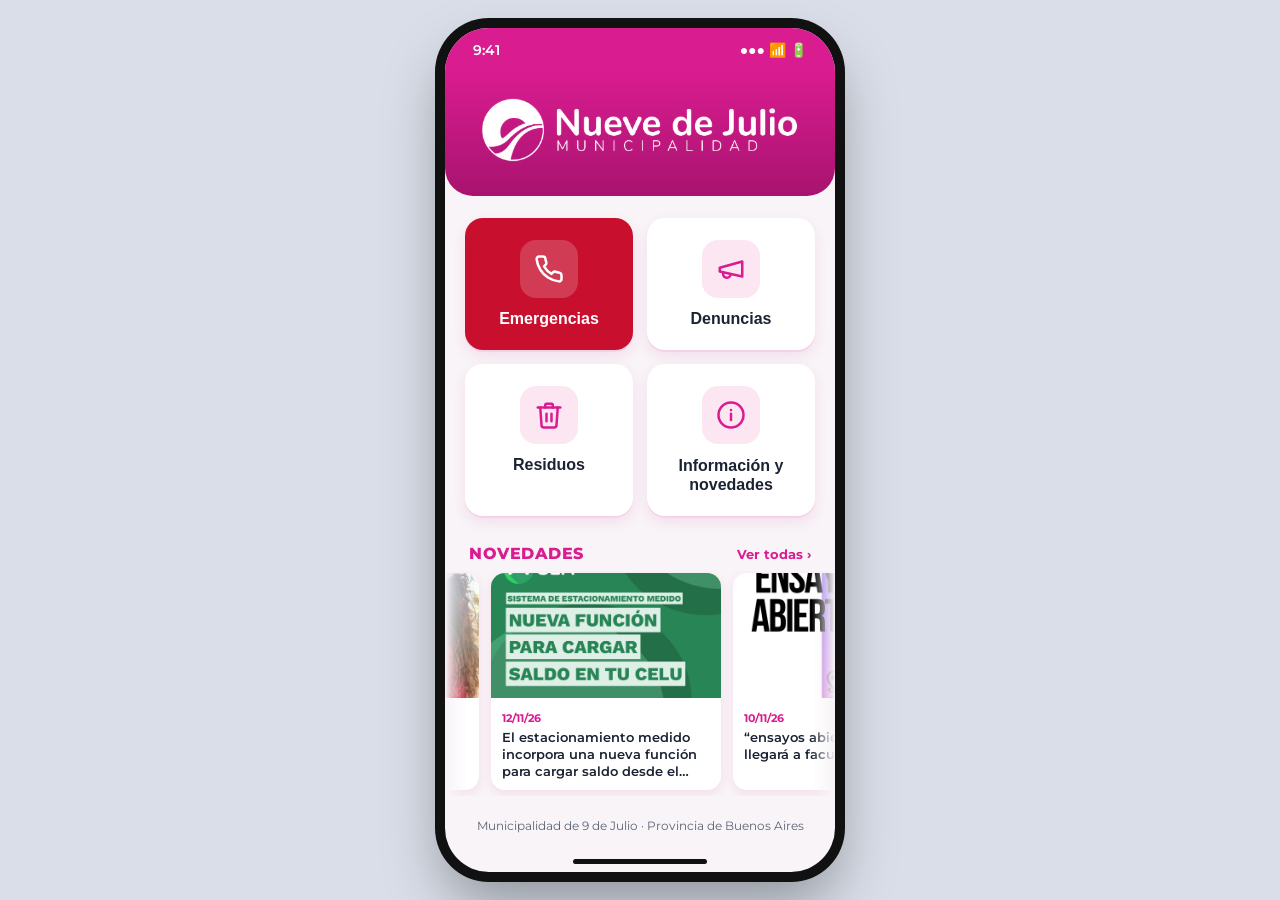
==== app-9dejulio/index.html @ a04ca042 "Teléfono de la Municipalidad y botón Estudiá con nosotros Co-Authored-By: Claude Opus 5.5 <noreply@a" ====
<!DOCTYPE html>
<html lang="es">
<head>
<meta charset="UTF-8">
<meta name="viewport" content="width=device-width, initial-scale=1">
<title>App Municipalidad de 9 de Julio – Skin v1</title>
<link rel="preconnect" href="https://fonts.googleapis.com"><link href="https://fonts.googleapis.com/css2?family=Montserrat:ital,wght@0,400;0,600;0,800;0,900;1,400;1,500&display=swap" rel="stylesheet">
<style>
  /* ====== PALETA (ajustar acá cuando confirmemos los colores exactos) ====== */
  :root{
    --primario:#d91c90;      /* magenta institucional (tomado del logo) */
    --primario-osc:#a8136f;
    --primario-claro:#fbe6f2;
    --acento:#ffffff;
    --emergencia:#c8102e;
    --fondo:#f8f4f7;
    --texto:#1b2333;
    --texto-suave:#5b6577;
    --radio:18px;
  }
  *{box-sizing:border-box;margin:0;padding:0}
  body{
    font-family:"Montserrat","Segoe UI",Roboto,Helvetica,Arial,sans-serif;
    background:#d9dee8;min-height:100vh;
    display:flex;align-items:center;justify-content:center;padding:24px;
  }
  /* Marco de teléfono solo para la vista previa */
  .telefono{
    width:390px;height:844px;background:var(--fondo);
    border-radius:44px;overflow:hidden;position:relative;
    box-shadow:0 0 0 10px #111,0 30px 60px rgba(0,0,0,.35);
    display:flex;flex-direction:column;
  }
  .status{height:44px;background:var(--primario);color:#fff;font-size:14px;font-weight:600;
    display:flex;justify-content:space-between;align-items:center;padding:0 28px}

  /* ====== ENCABEZADO ====== */
  header{
    background:linear-gradient(180deg,var(--primario) 0%,var(--primario-osc) 100%);
    color:#fff;padding:26px 28px 34px;text-align:center;position:relative;
    border-radius:0 0 28px 28px;
  }
  .logo-ancho{width:100%;max-width:320px;display:block;margin:0 auto}
  .logo{
    width:88px;height:88px;margin:0 auto 12px;border-radius:50%;
    background:#fff;display:flex;align-items:center;justify-content:center;
    box-shadow:0 6px 16px rgba(0,0,0,.25);
    font-size:11px;color:var(--texto-suave);text-align:center;line-height:1.2;
    overflow:hidden;
  }
  .logo img{width:100%;height:100%;object-fit:contain}
  .titulo-pre{font-size:13px;letter-spacing:4px;text-transform:uppercase;opacity:.85}
  .titulo{font-size:30px;font-weight:800;letter-spacing:.5px;margin-top:2px}

  /* ====== CUERPO ====== */
  main{flex:1;padding:22px 20px 16px;display:flex;flex-direction:column}
  .saludo{font-size:15px;color:var(--texto-suave);margin-bottom:16px;padding-left:4px}
  .grilla{display:grid;grid-template-columns:1fr 1fr;gap:14px}
  .btn{
    background:#fff;border:none;border-radius:var(--radio);
    padding:22px 12px;display:flex;flex-direction:column;align-items:center;gap:12px;
    font-size:16px;font-weight:700;color:var(--texto);cursor:pointer;
    box-shadow:0 2px 0 rgba(217,28,144,.08),0 6px 14px rgba(217,28,144,.10);
    transition:transform .1s, box-shadow .1s;
  }
  .btn:active{transform:scale(.97)}
  .btn-txt{text-align:center;line-height:1.2}
  .icono{
    width:58px;height:58px;border-radius:16px;background:var(--primario-claro);
    display:flex;align-items:center;justify-content:center;color:var(--primario);
  }
  .icono svg{width:30px;height:30px}
  .btn.emergencia{background:var(--emergencia);color:#fff}
  .btn.emergencia .icono{background:rgba(255,255,255,.18);color:#fff}
  .btn.ancho{grid-column:1 / -1;flex-direction:row;justify-content:center;padding:16px}

  footer{
    margin-top:auto;text-align:center;font-size:12px;color:var(--texto-suave);padding-top:16px
  }
  .home-bar{height:5px;width:134px;background:#111;border-radius:3px;margin:10px auto 8px}

  /* ====== NAVEGACIÓN ENTRE PANTALLAS ====== */
  .pantalla{display:none;flex:1;flex-direction:column;overflow-y:auto;scrollbar-width:none}
  .pantalla::-webkit-scrollbar{display:none}
  .pantalla.activa{display:flex}

  /* ====== PANTALLA RESIDUOS ====== */
  .barra{
    background:linear-gradient(180deg,var(--primario) 0%,var(--primario-osc) 100%);
    color:#fff;padding:14px 18px 22px;display:flex;align-items:center;gap:12px;
    border-radius:0 0 24px 24px;
  }
  .volver{background:rgba(255,255,255,.18);border:none;color:#fff;width:38px;height:38px;
    border-radius:12px;font-size:20px;cursor:pointer;display:flex;align-items:center;justify-content:center}
  .barra h1{font-size:21px;font-weight:800}
  .contenido{padding:16px 18px 20px;display:flex;flex-direction:column;gap:14px}

  .ubicacion{background:#fff;border-radius:var(--radio);padding:16px;
    box-shadow:0 6px 14px rgba(217,28,144,.10)}
  .ubic-fila{display:flex;align-items:center;gap:12px}
  .pin{width:44px;height:44px;border-radius:14px;background:var(--primario-claro);color:var(--primario);
    display:flex;align-items:center;justify-content:center;flex-shrink:0}
  .pin svg{width:24px;height:24px}
  .pin.cargando svg{animation:latido 1s infinite}
  @keyframes latido{50%{transform:scale(.8);opacity:.5}}
  .ubic-txt small{display:block;font-size:12px;color:var(--texto-suave)}
  .ubic-txt strong{font-size:18px;color:var(--texto)}
  .zonas{display:flex;gap:6px;margin-top:14px;flex-wrap:wrap}
  .zonas button{flex:1;min-width:52px;border:1.5px solid var(--primario-claro);background:#fff;
    color:var(--primario);border-radius:10px;padding:8px 0;font-weight:700;font-size:13px;cursor:pointer}
  .zonas button.sel{background:var(--primario);border-color:var(--primario);color:#fff}
  .zonas-tit{font-size:12px;color:var(--texto-suave);margin-top:12px}

  .tarjeta{background:#fff;border-radius:var(--radio);padding:16px;
    box-shadow:0 6px 14px rgba(217,28,144,.08);border-left:6px solid var(--color)}
  .t-cab{display:flex;align-items:center;gap:12px;margin-bottom:12px}
  .t-ico{width:42px;height:42px;border-radius:12px;background:var(--fondo-c);color:var(--color);
    display:flex;align-items:center;justify-content:center}
  .t-ico svg{width:24px;height:24px}
  .t-cab h2{font-size:17px;flex:1}
  .hoy{background:var(--color);color:#fff;font-size:11px;font-weight:800;padding:4px 9px;
    border-radius:20px;text-transform:uppercase;letter-spacing:.5px}
  .dias{display:flex;gap:5px}
  .dia{flex:1;text-align:center;padding:7px 0;border-radius:9px;font-size:12px;font-weight:700;
    background:#f1eef0;color:#b3aab0}
  .dia.si{background:var(--color);color:#fff}
  .dia.hoy-marca{outline:2px solid var(--texto);outline-offset:1px}
  .horario{margin-top:10px;font-size:14px;color:var(--texto-suave)}
  .horario b{color:var(--texto)}
  .nota{font-size:12px;color:var(--texto-suave);text-align:center;padding:4px 10px}
  .limites{margin-top:2px;color:var(--primario)!important;font-weight:600}
  .ej{font-size:10px;background:#f1eef0;color:#9a8f96;padding:2px 6px;border-radius:6px;font-weight:700;text-transform:uppercase}
  .indic{margin:10px 0 0;padding:10px 12px 10px 28px;background:var(--fondo-c);border-radius:10px;font-size:13px;color:var(--texto)}
  .indic li{margin:2px 0}

  /* ====== MENÚ DE EMERGENCIAS ====== */
  .radial{position:absolute;inset:0;z-index:50;pointer-events:none}
  .radial .velo{position:absolute;inset:0;background:rgba(40,0,25,.55);backdrop-filter:blur(3px);
    opacity:0;transition:opacity .25s}
  .radial.abierto{pointer-events:auto}
  .radial.abierto .velo{opacity:1}
  .radial .centro{position:absolute;background:var(--cc,var(--emergencia));color:var(--ct,#fff);border:none;border-radius:var(--radio);
    display:flex;flex-direction:column;align-items:center;justify-content:center;gap:6px;font-weight:700;font-size:15px;
    cursor:pointer;opacity:0;transition:opacity .2s;box-shadow:0 10px 30px rgba(0,0,0,.35)}
  .radial.abierto .centro{opacity:1}
  .radial .centro .x{font-size:30px;line-height:1}
  .burbuja{position:absolute;width:104px;height:104px;margin:-52px 0 0 -52px;border-radius:50%;
    background:#fff;text-decoration:none;color:var(--texto);
    display:flex;flex-direction:column;align-items:center;justify-content:center;gap:2px;
    box-shadow:0 10px 28px rgba(0,0,0,.35);border:4px solid var(--c);
    transform:translate(0,0) scale(.2);opacity:0;
    transition:transform .35s cubic-bezier(.34,1.56,.64,1),opacity .2s}
  .radial.abierto .burbuja{opacity:1;transform:translate(var(--dx),var(--dy)) scale(1)}
  .radial.abierto .burbuja:nth-of-type(2){transition-delay:.04s}
  .radial.abierto .burbuja:nth-of-type(3){transition-delay:.08s}
  .burbuja:active{filter:brightness(.92)}
  .burbuja svg{width:28px;height:28px;color:var(--c)}
  .burbuja .nom{font-size:13px;font-weight:800}
  .burbuja .num{font-size:15px;font-weight:800;color:var(--c)}

  .link-gps{display:none;margin-top:12px;background:none;border:none;color:var(--primario);
    font-weight:700;font-size:13px;cursor:pointer;padding:0}
  .link-gps.ver{display:block}
  .btn-zonas{display:flex;align-items:center;justify-content:center;gap:10px;width:100%;
    background:#fff;border:2px solid var(--primario);color:var(--primario);border-radius:var(--radio);
    padding:16px;font-size:16px;font-weight:800;cursor:pointer}
  .btn-zonas svg{width:22px;height:22px}
  .vacio{background:#fff;border-radius:var(--radio);padding:22px;text-align:center;color:var(--texto-suave);font-size:14px}
  .mapa-caja{background:#fff;border-radius:var(--radio);padding:12px;box-shadow:0 6px 14px rgba(217,28,144,.08);text-align:center}
  .mapa-caja svg{width:100%;height:auto;display:block}
  .mapa-caja small{color:var(--texto-suave);font-size:12px}
  #mapa polygon{stroke:#fff;stroke-width:2;cursor:pointer;opacity:.85}
  #mapa polygon:hover{opacity:1}
  #mapa text{font-size:13px;font-weight:800;fill:#fff;text-anchor:middle;pointer-events:none}
  #mapa .yo{fill:#1d4ed8;stroke:#fff;stroke-width:3}
  .fila-zona{display:flex;align-items:center;gap:12px;background:#fff;border-radius:14px;padding:14px;
    margin-bottom:10px;cursor:pointer;box-shadow:0 4px 10px rgba(217,28,144,.06);border:none;width:100%;text-align:left}
  .fila-zona .bola{width:36px;height:36px;border-radius:10px;color:#fff;font-weight:800;display:flex;
    align-items:center;justify-content:center;flex-shrink:0}
  .fila-zona .info{flex:1}
  .fila-zona b{display:block;font-size:15px;color:var(--texto)}
  .fila-zona small{font-size:12px;color:var(--texto-suave)}
  .fila-zona .tu{font-size:10px;background:var(--primario);color:#fff;padding:3px 7px;border-radius:10px;font-weight:800;margin-left:6px;vertical-align:middle}
  .fila-zona .flecha{color:var(--primario);font-size:22px}

  /* ====== PLACA DE ZONA (estilo cartel oficial) ====== */
  .placa{position:relative;margin-top:14px;background:var(--zc);aspect-ratio:1.25;border-radius:6px;color:#fff;overflow:hidden}
  .placa .pnum{position:absolute;left:44px;top:18px;font-size:84px;font-weight:900;line-height:1}
  .placa .lim{position:absolute;font-size:14px;letter-spacing:.5px;text-transform:uppercase;white-space:nowrap}
  .placa .n{top:10px;left:50%;transform:translateX(-25%)}
  .placa .s{bottom:10px;left:50%;transform:translateX(-50%)}
  .placa .o{left:10px;top:50%;transform:translate(-50%,-50%) rotate(-90deg);transform-origin:center;left:22px}
  .placa .e{right:22px;top:50%;transform:translate(50%,-50%) rotate(90deg)}
  .tarjeta2{position:relative;background:#fff;border-radius:var(--radio);padding:20px 18px 18px;margin-bottom:14px;
    text-align:center;box-shadow:0 6px 14px rgba(217,28,144,.08)}
  .tarjeta2 .hoy{position:absolute;top:12px;right:12px}
  .t2-ico{width:44px;height:44px;margin:0 auto 8px;border-radius:12px;background:var(--fondo-c);color:var(--color);
    display:flex;align-items:center;justify-content:center}
  .t2-ico svg{width:24px;height:24px}
  .tarjeta2 h2{color:var(--color);font-size:20px;font-weight:900;text-transform:uppercase;letter-spacing:.3px}
  .t2-dia{color:var(--zc);font-size:27px;font-weight:800;margin:2px 0 8px;line-height:1.15}
  .t2-ind p{font-style:italic;color:#444;font-size:15.5px;line-height:1.4}
  .t2-ind em{color:var(--color);font-style:italic}
  .tarjeta2 .ej{display:inline-block;margin-top:8px}

  /* En un celular real: pantalla completa, sin marco de teléfono */
  @media (max-width:500px){
    body{padding:0;background:var(--fondo);display:block}
    .telefono{width:100%;height:100vh;height:100dvh;border-radius:0;box-shadow:none}
    .status,.home-bar{display:none}
  }

  .placa .lim{font-size:13px}
  .placa-extra{display:flex;align-items:center;gap:12px;margin-top:10px;font-size:12px;color:var(--texto-suave);text-align:left}
  .placa-extra b{color:var(--texto)}
  .placa-extra .mini{width:34px;height:34px;background:var(--zc);border-radius:3px;flex-shrink:0}
  .placa-nota{margin-top:8px;font-size:12px;font-style:italic;color:var(--texto-suave)}
  .radial.abierto .burbuja:nth-of-type(4){transition-delay:.12s}
  .radial.abierto .burbuja:nth-of-type(5){transition-delay:.16s}
  .radial.abierto .burbuja:nth-of-type(6){transition-delay:.20s}
  #denun .burbuja,#util .burbuja{width:94px;height:94px;margin:-47px 0 0 -47px}
  #util .burbuja .nom,#denun .burbuja .nom{font-size:11.5px;padding:0 6px;text-align:center;line-height:1.1}
  .form-den{background:#fff;border-radius:var(--radio);padding:18px;display:flex;flex-direction:column;gap:12px}
  .form-den label{font-size:13px;font-weight:700;color:var(--texto)}
  .form-den textarea,.form-den input{width:100%;border:1.5px solid #e6dde3;border-radius:12px;padding:12px;font:inherit;font-size:15px}
  .form-den textarea{min-height:110px;resize:vertical}
  .den-gps{font-size:13px;color:var(--texto-suave);background:var(--fondo);border-radius:10px;padding:9px 12px;margin-top:-4px}
  .den-gps.ok{color:#15803d;background:#e3f5ea}
  .btn-prim:disabled{opacity:.6}
  .btn-prim{background:var(--primario);color:#fff;border:none;border-radius:14px;padding:15px;font-size:16px;font-weight:800;cursor:pointer;font-family:inherit}
  .den-tag{display:inline-flex;align-items:center;gap:8px;padding:8px 14px;border-radius:30px;color:#fff;font-weight:800;font-size:14px;align-self:flex-start}

  /* ====== NOVEDADES (cinta animada) ====== */
  .novedades{margin-top:auto;padding-top:18px}
  .nov-cab{display:flex;justify-content:space-between;align-items:baseline;padding:0 4px 8px}
  .nov-cab h3{font-size:16px;font-weight:800;color:var(--primario);text-transform:uppercase;letter-spacing:.5px}
  .nov-cab a{font-size:13px;font-weight:700;color:var(--primario);text-decoration:none}
  .nov-ventana{overflow-x:auto;overflow-y:hidden;scrollbar-width:none;-webkit-overflow-scrolling:touch;touch-action:pan-x pan-y;cursor:grab;margin:0 -20px;padding:2px 20px 6px;
    -webkit-mask-image:linear-gradient(90deg,transparent,#000 6%,#000 94%,transparent);mask-image:linear-gradient(90deg,transparent,#000 6%,#000 94%,transparent)}
  .nov-pista{display:flex;gap:12px;width:max-content}
  .nov-ventana::-webkit-scrollbar{display:none}
  .nov-ventana.arrastrando{cursor:grabbing;user-select:none}
  .nov-ventana.arrastrando a{pointer-events:none}
  .nov{width:230px;flex-shrink:0;background:#fff;border-radius:14px;overflow:hidden;text-decoration:none;color:var(--texto);
    box-shadow:0 4px 12px rgba(217,28,144,.10);display:flex;flex-direction:column}
  .nov-img{width:100%;height:125px;object-fit:cover;display:block;background:var(--primario-claro)}
  .nov-txt{padding:9px 11px 11px}
  .nov-txt small{font-size:11px;font-weight:700;color:var(--primario)}
  .nov-txt p{font-size:13px;font-weight:600;line-height:1.3;margin-top:3px;
    display:-webkit-box;-webkit-line-clamp:3;-webkit-box-orient:vertical;overflow:hidden}
  footer{padding-top:12px!important}

  .tel{display:flex;align-items:center;gap:12px;background:#fff;border-radius:14px;padding:12px 14px;box-shadow:0 4px 10px rgba(217,28,144,.06)}
  .tel .info{flex:1;min-width:0}
  .tel b{display:block;font-size:15px}
  .tel small{font-size:13px;color:var(--texto-suave)}
  .tel a{width:46px;height:46px;border-radius:14px;background:var(--primario);color:#fff;display:flex;align-items:center;justify-content:center;flex-shrink:0}
  .tel a svg{width:22px;height:22px}
  .tel-grupo{font-size:12px;font-weight:800;color:var(--primario);text-transform:uppercase;letter-spacing:1px;margin:6px 4px -2px}

  .evento{display:flex;gap:14px;background:#fff;border-radius:16px;padding:14px;box-shadow:0 4px 10px rgba(124,58,237,.08)}
  .ev-fecha{width:58px;flex-shrink:0;border-radius:12px;background:#7c3aed;color:#fff;text-align:center;padding:8px 0;align-self:flex-start}
  .ev-fecha b{display:block;font-size:24px;font-weight:900;line-height:1}
  .ev-fecha small{font-size:11px;font-weight:800;text-transform:uppercase;letter-spacing:1px}
  .ev-info{flex:1;min-width:0}
  .ev-info h3{font-size:15.5px;font-weight:800;margin-bottom:4px}
  .ev-info p{font-size:13px;color:var(--texto-suave);line-height:1.4}
  .ev-info .ev-dato{color:var(--texto);font-weight:600}
  .ev-img{width:100%;border-radius:12px;margin-top:8px;max-height:180px;object-fit:cover}
  .ev-mes{font-size:12px;font-weight:800;color:#7c3aed;text-transform:uppercase;letter-spacing:1px;margin:6px 4px -2px}

  /* ====== SEM ====== */
  .sem-estado{border-radius:var(--radio);padding:16px;display:flex;gap:12px;align-items:center;background:#fff;box-shadow:0 6px 14px rgba(0,0,0,.06)}
  .sem-estado .ico{font-size:30px;line-height:1}
  .sem-estado b{display:block;font-size:16px}
  .sem-estado small{font-size:12.5px;opacity:.85;display:block;margin-top:2px}
  .sem-estado.dentro{background:#0b4fae;color:#fff;animation:latidoSem 1.4s ease 2}
  .sem-estado.fuera{background:#e3f5ea;color:#14532d}
  @keyframes latidoSem{50%{transform:scale(1.02);box-shadow:0 0 0 6px rgba(11,79,174,.25)}}
  .sem-card{background:#fff;border-radius:var(--radio);padding:16px;box-shadow:0 6px 14px rgba(217,28,144,.06)}
  .sem-card h3{font-size:15px;font-weight:800;color:#0b4fae;margin-bottom:10px;text-transform:uppercase;letter-spacing:.4px}
  .sem-card p{font-size:14px;line-height:1.45;color:var(--texto)}
  .sem-mapa{width:100%;border-radius:12px;display:block;cursor:zoom-in}
  .sem-ayuda{display:block;font-size:12px;color:var(--texto-suave);margin-top:8px}
  .sem-calles{list-style:none;display:flex;flex-direction:column;gap:7px}
  .sem-calles li{font-size:14px;display:flex;gap:8px}
  .sem-calles li::before{content:"";width:6px;border-radius:3px;background:#0b4fae;flex-shrink:0}
  .sem-calles span{color:var(--texto-suave)}
  .sem-hor{display:flex;justify-content:space-between;padding:8px 0;border-bottom:1px solid #f0eaee;font-size:14px}
  .sem-hor:last-child{border:none}
  .sem-zoom{position:absolute;inset:0;z-index:60;background:rgba(0,0,0,.85);display:none}
  .sem-zoom.ver{display:block}
  .sem-zoom button{position:absolute;top:14px;right:14px;z-index:2;width:42px;height:42px;border-radius:50%;border:none;background:#fff;font-size:18px;cursor:pointer}
  .sem-zoom-int{width:100%;height:100%;overflow:auto;touch-action:pan-x pan-y pinch-zoom}
  .sem-zoom-int img{width:230%;display:block}

  .sem-pasos{padding-left:20px;display:flex;flex-direction:column;gap:7px;font-size:14px;line-height:1.4}
  .btn-sem-app{margin-top:12px;display:flex;align-items:center;justify-content:center;gap:10px;background:#0b4fae;color:#fff;
    border-radius:14px;padding:14px;font-weight:800;font-size:15px;text-decoration:none}
  .btn-sem-app svg{width:22px;height:22px}

</style>
</head>
<body>
<div class="telefono">
  <div class="status"><span>9:41</span><span>●●● 📶 🔋</span></div>

  <div class="pantalla activa" id="p-inicio">
  <header>
    <img class="logo-ancho" src="[data-uri]" alt="Nueve de Julio – Municipalidad">
  </header>

  <main>

    <div class="grilla">
      <button class="btn emergencia" onclick="abrirRadial('emerg',this)">
        <span class="icono"><svg viewBox="0 0 24 24" fill="none" stroke="currentColor" stroke-width="2" stroke-linecap="round" stroke-linejoin="round"><path d="M22 16.9v3a2 2 0 0 1-2.2 2 19.8 19.8 0 0 1-8.6-3.1 19.5 19.5 0 0 1-6-6A19.8 19.8 0 0 1 2.1 4.2 2 2 0 0 1 4.1 2h3a2 2 0 0 1 2 1.7c.1 1 .4 1.9.7 2.8a2 2 0 0 1-.5 2.1L8 9.9a16 16 0 0 0 6 6l1.3-1.3a2 2 0 0 1 2.1-.4c.9.3 1.8.6 2.8.7a2 2 0 0 1 1.7 2z"/></svg></span>
        Emergencias
      </button>

      <button class="btn" onclick="abrirRadial('denun',this)">
        <span class="icono"><svg viewBox="0 0 24 24" fill="none" stroke="currentColor" stroke-width="2" stroke-linecap="round" stroke-linejoin="round"><path d="M3 11l18-5v12L3 14v-3z"/><path d="M11.6 16.8a3 3 0 1 1-5.8-1.6"/></svg></span>
        Denuncias
      </button>

      <button class="btn" onclick="abrirResiduos()">
        <span class="icono"><svg viewBox="0 0 24 24" fill="none" stroke="currentColor" stroke-width="2" stroke-linecap="round" stroke-linejoin="round"><path d="M3 6h18"/><path d="M19 6l-1 14a2 2 0 0 1-2 2H8a2 2 0 0 1-2-2L5 6"/><path d="M9 6V4a1 1 0 0 1 1-1h4a1 1 0 0 1 1 1v2"/><path d="M10 11v6M14 11v6"/></svg></span>
        Residuos
      </button>

      <button class="btn" id="btn-utiles" onclick="abrirRadial('util',this)">
        <span class="icono"><svg viewBox="0 0 24 24" fill="none" stroke="currentColor" stroke-width="2" stroke-linecap="round" stroke-linejoin="round"><circle cx="12" cy="12" r="10"/><path d="M12 16v-5"/><path d="M12 8h.01"/></svg></span>
        <span class="btn-txt">Información y novedades</span>
      </button>
    </div>

    <section class="novedades">
      <div class="nov-cab"><h3>Novedades</h3><a href="https://www.9dejulio.gov.ar/noticias.php" target="_blank" rel="noopener">Ver todas ›</a></div>
      <div class="nov-ventana"><div class="nov-pista" id="nov-pista"></div></div>
    </section>

    <footer>Municipalidad de 9 de Julio · Provincia de Buenos Aires</footer>
  </main>
  </div>

  <!-- ================= PANTALLA RESIDUOS ================= -->
  <div class="pantalla" id="p-residuos">
    <div class="barra">
      <button class="volver" onclick="irA('p-inicio')" aria-label="Volver">‹</button>
      <h1>Residuos</h1>
    </div>

    <div class="contenido">
      <div class="ubicacion">
        <div class="ubic-fila">
          <div class="pin cargando" id="pin"><svg viewBox="0 0 24 24" fill="none" stroke="currentColor" stroke-width="2" stroke-linecap="round" stroke-linejoin="round"><path d="M12 22s7-6.2 7-12a7 7 0 0 0-14 0c0 5.8 7 12 7 12z"/><circle cx="12" cy="10" r="2.5"/></svg></div>
          <div class="ubic-txt">
            <small id="ubic-estado">Buscando tu ubicación…</small>
            <strong id="ubic-zona">—</strong>
            <small id="ubic-limites" class="limites" style="display:none"></small>
            <small id="ubic-coords" style="font-size:11px;margin-top:3px"></small>
          </div>
        </div>
        <div id="placa"></div>
        <button class="link-gps" id="btn-gps" onclick="detectarZona()">↻ Volver a detectar mi ubicación</button>
      </div>

      <div id="tarjetas"></div>

      <button class="btn-zonas" onclick="abrirZonas()">
        <svg viewBox="0 0 24 24" fill="none" stroke="currentColor" stroke-width="2" stroke-linecap="round" stroke-linejoin="round"><path d="M9 4L3 6v14l6-2 6 2 6-2V4l-6 2-6-2z"/><path d="M9 4v14M15 6v14"/></svg>
        Ver todas las zonas y horarios
      </button>
      <p class="nota">Fuente: mapa oficial de recolección de residuos.</p>
    </div>
  </div>

  <!-- ================= PANTALLA ZONAS ================= -->
  <div class="pantalla" id="p-zonas">
    <div class="barra">
      <button class="volver" onclick="irA('p-residuos')" aria-label="Volver">‹</button>
      <h1>Zonas de recolección</h1>
    </div>
    <div class="contenido">
      <div class="mapa-caja">
        <svg id="mapa" viewBox="0 0 340 260"></svg>
        <small>Tocá una zona en el mapa o en la lista</small>
      </div>
      <div id="lista-zonas"></div>
    </div>
  </div>

  <!-- ================= MENÚ DENUNCIAS ================= -->
  <div id="denun" class="radial" style="--cc:#fff;--ct:var(--primario)">
    <div class="velo" onclick="cerrarRadial('denun')"></div>
    <button class="centro" onclick="cerrarRadial('denun')"><span class="x">✕</span>Cerrar</button>
    <a class="burbuja" href="#" onclick="event.preventDefault();abrirDenuncia('transito')" style="--c:#ea580c;--dx:0px;--dy:-152px">
      <svg viewBox="0 0 24 24" fill="none" stroke="currentColor" stroke-width="2" stroke-linecap="round" stroke-linejoin="round"><rect x="7" y="2" width="10" height="20" rx="3"/><circle cx="12" cy="7" r="1.6"/><circle cx="12" cy="12" r="1.6"/><circle cx="12" cy="17" r="1.6"/></svg><span class="nom">Tránsito</span>
    </a>
    <a class="burbuja" href="#" onclick="event.preventDefault();abrirDenuncia('policial')" style="--c:#1d4ed8;--dx:-108px;--dy:-108px">
      <svg viewBox="0 0 24 24" fill="none" stroke="currentColor" stroke-width="2" stroke-linecap="round" stroke-linejoin="round"><path d="M12 22s8-4 8-10V5l-8-3-8 3v7c0 6 8 10 8 10z"/><path d="M12 7.5l1.3 2.7 3 .4-2.2 2 .6 3-2.7-1.5-2.7 1.5.6-3-2.2-2 3-.4z"/></svg><span class="nom">Policial</span>
    </a>
    <a class="burbuja" href="#" onclick="event.preventDefault();abrirDenuncia('residuos')" style="--c:#d91c90;--dx:-152px;--dy:0px">
      <svg viewBox="0 0 24 24" fill="none" stroke="currentColor" stroke-width="2" stroke-linecap="round" stroke-linejoin="round"><path d="M3 6h18"/><path d="M19 6l-1 14a2 2 0 0 1-2 2H8a2 2 0 0 1-2-2L5 6"/><path d="M9 6V4a1 1 0 0 1 1-1h4a1 1 0 0 1 1 1v2"/></svg><span class="nom">Residuos</span>
    </a>
    <a class="burbuja" href="#" onclick="event.preventDefault();abrirDenuncia('espacio-verde')" style="--c:#15803d;--dx:-108px;--dy:108px">
      <svg viewBox="0 0 24 24" fill="none" stroke="currentColor" stroke-width="2" stroke-linecap="round" stroke-linejoin="round"><path d="M12 22v-6"/><path d="M12 16c-4 0-7-2.5-7-6 0-3 2.5-5 4-5.5C9.5 2.5 11 2 12 2s2.5.5 3 2.5c1.5.5 4 2.5 4 5.5 0 3.5-3 6-7 6z"/></svg><span class="nom">Espacio verde</span>
    </a>
    <a class="burbuja" href="#" onclick="event.preventDefault();abrirDenuncia('otros')" style="--c:#6b7280;--dx:0px;--dy:152px">
      <svg viewBox="0 0 24 24" fill="none" stroke="currentColor" stroke-width="2" stroke-linecap="round" stroke-linejoin="round"><circle cx="5" cy="12" r="1.8"/><circle cx="12" cy="12" r="1.8"/><circle cx="19" cy="12" r="1.8"/></svg><span class="nom">Otros</span>
    </a>
  </div>

  <!-- ================= PANTALLA DENUNCIA ================= -->
  <div class="pantalla" id="p-denuncia">
    <div class="barra">
      <button class="volver" onclick="irA('p-inicio')" aria-label="Volver">‹</button>
      <h1>Nueva denuncia</h1>
    </div>
    <div class="contenido">
      <form class="form-den" id="form-den" onsubmit="event.preventDefault();enviarDenuncia()">
        <span class="den-tag" id="den-tag"></span>
        <label>¿Qué pasó?<textarea id="den-desc" placeholder="Contanos el problema con el mayor detalle posible" required></textarea></label>
        <label>¿Dónde? <input id="den-dir" placeholder="Calle y altura, o referencia"></label>
        <div class="den-gps" id="den-gps">📍 Buscando tu ubicación…</div>
        <label>Foto (opcional) <input id="den-foto" type="file" accept="image/*" capture="environment"></label>
        <button class="btn-prim" type="submit">Enviar denuncia</button>
        <small id="den-modo" style="color:var(--texto-suave);text-align:center"></small>
      </form>
    </div>
  </div>

  <!-- ================= MENÚ ÚTILES ================= -->
  <!-- Para agregar botones: copiar una "burbuja". Posiciones en abanico hacia arriba e izquierda:
       1º (0,-152)  2º (-108,-108)  3º (-152,0)  4º (-108,108) -->
  <div id="util" class="radial" style="--cc:#fff;--ct:var(--primario)">
    <div class="velo" onclick="cerrarRadial('util')"></div>
    <button class="centro" onclick="cerrarRadial('util')"><span class="x">✕</span>Cerrar</button>
    <a class="burbuja" href="#" onclick="event.preventDefault();cerrarRadial('util');setTimeout(()=>irA('p-telefonos'),250)" style="--c:#d91c90;--dx:0px;--dy:-152px">
      <svg viewBox="0 0 24 24" fill="none" stroke="currentColor" stroke-width="2" stroke-linecap="round" stroke-linejoin="round"><path d="M22 16.9v3a2 2 0 0 1-2.2 2 19.8 19.8 0 0 1-8.6-3.1 19.5 19.5 0 0 1-6-6A19.8 19.8 0 0 1 2.1 4.2 2 2 0 0 1 4.1 2h3a2 2 0 0 1 2 1.7c.1 1 .4 1.9.7 2.8a2 2 0 0 1-.5 2.1L8 9.9a16 16 0 0 0 6 6l1.3-1.3a2 2 0 0 1 2.1-.4c.9.3 1.8.6 2.8.7a2 2 0 0 1 1.7 2z"/></svg>
      <span class="nom">Teléfonos</span>
    </a>
    <a class="burbuja" href="#" onclick="event.preventDefault();cerrarRadial('util');setTimeout(()=>irA('p-eventos'),250)" style="--c:#7c3aed;--dx:-108px;--dy:-108px">
      <svg viewBox="0 0 24 24" fill="none" stroke="currentColor" stroke-width="2" stroke-linecap="round" stroke-linejoin="round"><rect x="3" y="4" width="18" height="18" rx="2"/><path d="M16 2v4M8 2v4M3 10h18"/><path d="M8 14h.01M12 14h.01M16 14h.01M8 18h.01M12 18h.01"/></svg>
      <span class="nom">Eventos</span>
    </a>
    <a class="burbuja" href="#" onclick="event.preventDefault();cerrarRadial('util');setTimeout(abrirSem,250)" style="--c:#0891b2;--dx:-152px;--dy:0px">
      <svg viewBox="0 0 24 24" fill="none" stroke="currentColor" stroke-width="2" stroke-linecap="round" stroke-linejoin="round"><path d="M5 17H3v-5l2.2-5.2A2 2 0 0 1 7 5.5h10a2 2 0 0 1 1.8 1.3L21 12v5h-2"/><path d="M3 12h18"/><circle cx="7.5" cy="17" r="2"/><circle cx="16.5" cy="17" r="2"/><path d="M9.5 17h5"/></svg>
      <span class="nom">SEM</span>
    </a>
    <a class="burbuja" href="#" onclick="event.preventDefault();cerrarRadial('util');setTimeout(()=>irA('p-estudia'),250)" style="--c:#ea580c;--dx:-108px;--dy:108px">
      <svg viewBox="0 0 24 24" fill="none" stroke="currentColor" stroke-width="2" stroke-linecap="round" stroke-linejoin="round"><path d="M22 10L12 5 2 10l10 5 10-5z"/><path d="M6 12v5c3 2 9 2 12 0v-5"/><path d="M22 10v6"/></svg>
      <span class="nom">Estudiá con nosotros</span>
    </a>
  </div>

  <!-- ================= PANTALLA SEM ================= -->
  <div class="pantalla" id="p-sem">
    <div class="barra">
      <button class="volver" onclick="cerrarSem()" aria-label="Volver">‹</button>
      <h1>Estacionamiento medido</h1>
    </div>
    <div class="contenido">
      <div class="sem-estado" id="sem-estado"></div>
      <div class="sem-card">
        <h3>Mapa de la zona</h3>
        <img src="img/mapa-sem.jpg" alt="Calles con estacionamiento medido (en azul)" class="sem-mapa" onclick="document.getElementById('sem-zoom').classList.add('ver')">
        <small class="sem-ayuda">En azul, las calles con estacionamiento medido. Tocá el mapa para agrandarlo.</small>
      </div>
      <div class="sem-card"><h3>Días y horarios de pago</h3><div id="sem-horarios"></div></div>
      <div class="sem-card"><h3>Calles alcanzadas</h3><ul class="sem-calles" id="sem-calles"></ul></div>
      <div class="sem-card"><h3>Cómo cargar saldo</h3>
        <ol class="sem-pasos">
          <li>Abrí la app <b>SEM Mobile</b> con el botón de abajo.</li>
          <li>Entrá en <b>Transacciones</b> → <b>“Alias/CVU para transferir”</b>.</li>
          <li>Ahí vas a ver <b>tu propio alias</b> (empieza con <b>SEM9DEJ.</b>) y <b>tu CVU</b>, con un botón para copiarlos.</li>
          <li>Hacé una transferencia por el monto que quieras desde tu home banking o billetera virtual.</li>
          <li>Cuando se acredita, el saldo aparece en la app y ya podés estacionar.</li>
        </ol>
        <p class="sem-ayuda">Cada usuario tiene su propia cuenta virtual. Si hubo un error o demora en la acreditación, acercate a las oficinas del municipio para gestionar la devolución.</p>
        <a class="btn-sem-app" href="https://play.google.com/store/apps/details?id=ar.edu.unlp.semmobile" id="sem-app" target="_blank" rel="noopener"><svg viewBox="0 0 24 24" fill="none" stroke="currentColor" stroke-width="2" stroke-linecap="round" stroke-linejoin="round"><path d="M5 17H3v-5l2.2-5.2A2 2 0 0 1 7 5.5h10a2 2 0 0 1 1.8 1.3L21 12v5h-2"/><path d="M3 12h18"/><circle cx="7.5" cy="17" r="2"/><circle cx="16.5" cy="17" r="2"/><path d="M9.5 17h5"/></svg> Abrir la app SEM Mobile</a>
      </div>
      <a class="btn-zonas" id="sem-web" href="https://www.9dejulio.gov.ar/sem" target="_blank" rel="noopener" style="text-decoration:none">Ir a la web del SEM ›</a>
    </div>
  </div>
  <div class="sem-zoom" id="sem-zoom" onclick="if(event.target===this||event.target.tagName==='BUTTON')this.classList.remove('ver')">
    <button aria-label="Cerrar">✕</button>
    <div class="sem-zoom-int"><img src="img/mapa-sem.jpg" alt="Mapa del estacionamiento medido"></div>
  </div>

  <!-- ================= PANTALLA ESTUDIÁ CON NOSOTROS ================= -->
  <div class="pantalla" id="p-estudia">
    <div class="barra">
      <button class="volver" onclick="irA('p-inicio')" aria-label="Volver">‹</button>
      <h1>Estudiá con nosotros</h1>
    </div>
    <div class="contenido">
      <div class="vacio">🎓<br><b>Muy pronto</b><br>Acá vas a encontrar los cursos, talleres y carreras que ofrece el municipio.</div>
    </div>
  </div>

  <!-- ================= PANTALLA EVENTOS ================= -->
  <div class="pantalla" id="p-eventos">
    <div class="barra">
      <button class="volver" onclick="irA('p-inicio')" aria-label="Volver">‹</button>
      <h1>Eventos</h1>
    </div>
    <div class="contenido" id="lista-eventos"></div>
  </div>

  <!-- ================= PANTALLA TELÉFONOS ================= -->
  <div class="pantalla" id="p-telefonos">
    <div class="barra">
      <button class="volver" onclick="irA('p-inicio')" aria-label="Volver">‹</button>
      <h1>Teléfonos útiles</h1>
    </div>
    <div class="contenido" id="lista-tel"></div>
  </div>

  <!-- ================= MENÚ EMERGENCIAS ================= -->
  <div id="emerg" class="radial">
    <div class="velo" onclick="cerrarRadial('emerg')"></div>
    <button class="centro" onclick="cerrarRadial('emerg')"><span class="x">✕</span>Cerrar</button>

    <!-- hacia ARRIBA -->
    <a class="burbuja" href="tel:100" style="--c:#e85d04;--dx:0px;--dy:-128px">
      <svg viewBox="0 0 24 24" fill="none" stroke="currentColor" stroke-width="2" stroke-linecap="round" stroke-linejoin="round"><path d="M12 22c4 0 7-2.7 7-6.8 0-3.2-2-5.7-3.6-7.4-.4 1.8-1.4 3-2.6 3.4.3-3.3-1.3-6.6-4.3-9.2.2 3.4-1.6 5.4-3 7.3C4.6 11 5 13 5 15.2 5 19.3 8 22 12 22z"/></svg>
      <span class="nom">Bomberos</span><span class="num">100</span>
    </a>
    <!-- hacia la DERECHA -->
    <a class="burbuja" href="tel:101" style="--c:#1d4ed8;--dx:150px;--dy:0px">
      <svg viewBox="0 0 24 24" fill="none" stroke="currentColor" stroke-width="2" stroke-linecap="round" stroke-linejoin="round"><path d="M12 22s8-4 8-10V5l-8-3-8 3v7c0 6 8 10 8 10z"/><path d="M12 7.5l1.3 2.7 3 .4-2.2 2 .6 3-2.7-1.5-2.7 1.5.6-3-2.2-2 3-.4z"/></svg>
      <span class="nom">Policía</span><span class="num">101</span>
    </a>
    <!-- hacia ABAJO -->
    <a class="burbuja" href="tel:02317431200" style="--c:#ca8a04;--dx:0px;--dy:128px">
      <svg viewBox="0 0 24 24" fill="none" stroke="currentColor" stroke-width="2" stroke-linecap="round" stroke-linejoin="round"><path d="M13 2L4 14h7l-1 8 9-12h-7l1-8z"/></svg>
      <span class="nom">CLYSA</span><span class="num">431200</span>
    </a>
  </div>
  <div class="home-bar"></div>
</div>

<script>
/* =========================================================
   DATOS DE RECOLECCIÓN  (EJEMPLO — reemplazar con los reales)
   dias: 0=Dom 1=Lun 2=Mar 3=Mié 4=Jue 5=Vie 6=Sáb
   ========================================================= */
const IND_CARPIDO = ["Sacar antes de las <em>20 hs</em>.","Debe estar <em>sobre la calle</em>.","No debe superar <em>1 m³</em>."];
const IND_RECICLABLES = ["Sacar antes de las <em>20 hs</em>.","Sacar en <em>bolsa</em> o en <em>caja</em> sobre la vereda <em>abajo del canasto</em>."];
/* Datos tomados de las placas oficiales "Nuevo mapa de recolección de residuos".
   Bolsita domiciliaria: días y horarios a confirmar. */
const ZONAS = {
  1:{ nombre:"Zona 1",
      limites:{n:"Av. Compairé", s:"Urquiza", o:"Ruta Prov. N°65", e:"Julio A. Roca"},
      extra:{n:"Quinquela Martín", s:"Laprida", o:"Ruta Prov. 65", e:"J. M. de Rosas"},
      nota:"Incluye Barrio Ex Matadero",
      domiciliaria:{dias:[], aConfirmar:true},
      reciclables: {dias:[0], indicaciones:IND_RECICLABLES},
      carpido:     {dias:[0], indicaciones:IND_CARPIDO} },
  2:{ nombre:"Zona 2",
      limites:{n:"Fangio", s:"Eva Perón", o:"Agustín Álvarez", e:"Acc. Pte. Perón"},
      domiciliaria:{dias:[], aConfirmar:true},
      reciclables: {dias:[1], indicaciones:IND_RECICLABLES},
      carpido:     {dias:[1], indicaciones:IND_CARPIDO} },
  3:{ nombre:"Zona 3",
      limites:{n:"Ramón N. Poratti", s:"Tucumán", o:"Agustín Álvarez", e:"Acc. Pte. Perón"},
      extra:{n:"Dr. René Favaloro", s:"Hna. Imelda García", o:"Soldado Carrasco", e:"Mons. A. Herrera"},
      domiciliaria:{dias:[], aConfirmar:true},
      reciclables: {dias:[2], indicaciones:IND_RECICLABLES},
      carpido:     {dias:[2], indicaciones:IND_CARPIDO} },
  4:{ nombre:"Zona 4",
      limites:{n:"Av. Card. Pironio", s:"Gral. Paz", o:"Agustín Álvarez", e:"Acc. Pte. Perón"},
      domiciliaria:{dias:[], aConfirmar:true},
      reciclables: {dias:[3], indicaciones:IND_RECICLABLES},
      carpido:     {dias:[3], indicaciones:IND_CARPIDO} },
  5:{ nombre:"Zona 5",
      limites:{n:"Gral. Paz", s:"Ruta Nacional N°5", o:"Acc. Sen. Arturo Ares", e:"Las Golondrinas"},
      nota:"Excepto la Estación de Tren · al este, hasta el talud de las vías",
      domiciliaria:{dias:[], aConfirmar:true},
      reciclables: {dias:[4], indicaciones:IND_RECICLABLES},
      carpido:     {dias:[4], indicaciones:IND_CARPIDO} }
};

const POLIGONOS = {   // generado desde el KML de Google My Maps [lat, lng]
  2:[[-35.4462774, -60.899412], [-35.4339875, -60.8754008], [-35.4120779, -60.8917516], [-35.4248257, -60.9160417], [-35.4462774, -60.899412]],
  3:[[-35.4462774, -60.899412], [-35.4539642, -60.8935498], [-35.441623, -60.8696889], [-35.4339875, -60.8754008], [-35.4462774, -60.899412]],
  4:[[-35.4539642, -60.8935498], [-35.4599081, -60.8888318], [-35.44783, -60.864928], [-35.4417466, -60.8696487], [-35.4539642, -60.8935498]]
};

const COLOR_ZONA={1:"#d27cab",2:"#fab722",3:"#46b17b",4:"#211f6a",5:"#4c0f55"}; // colores de las placas oficiales
const TIPOS = [
  { clave:"domiciliaria", titulo:"Bolsita domiciliaria", color:"#4b5563", fondo:"#eef0f3",
    icono:'<path d="M6 8h12l-1 13H7L6 8z"/><path d="M9 8V6a3 3 0 0 1 6 0v2"/>' },
  { clave:"reciclables",  titulo:"Residuos reciclables",  color:"#6ab42d", fondo:"#eef7e5",
    icono:'<path d="M7 19H4.8a1.8 1.8 0 0 1-1.5-2.7L7 10"/><path d="M11 19h8.2a1.8 1.8 0 0 0 1.5-2.7l-1.2-2"/><path d="M14 16l-3 3 3 3"/><path d="M8.3 13.6L7 10 3.6 11.4"/><path d="M9.3 5.6l1.2-2a1.8 1.8 0 0 1 3 0l3.9 6.6"/><path d="M13.4 10.2l3.9 0 1-3.6"/>' },
  { clave:"carpido",      titulo:"Carpido",              color:"#d91c90", fondo:"#fbe6f2",
    icono:'<path d="M12 21V11"/><path d="M12 11c0-4 3-7 7-7 0 4-3 7-7 7z"/><path d="M12 14c0-3-2.5-5.5-6-5.5 0 3.5 2.5 5.5 6 5.5z"/><path d="M6 21h12"/>' }
];
const DIAS_LARGO=['Domingo','Lunes','Martes','Miércoles','Jueves','Viernes','Sábado'];
const DIAS = ["D","L","M","X","J","V","S"];   // índice = getDay()

/* ---------- navegación ---------- */
function irA(id){
  document.querySelectorAll('.pantalla').forEach(p=>p.classList.toggle('activa',p.id===id));
}
function abrirResiduos(){ irA('p-residuos'); detectarZona(); }

/* ---------- GPS ---------- */
function puntoEnPoligono(lat,lng,pol){
  let dentro=false;
  for(let i=0,j=pol.length-1;i<pol.length;j=i++){
    const [yi,xi]=pol[i],[yj,xj]=pol[j];
    if(((yi>lat)!==(yj>lat)) && (lng < (xj-xi)*(lat-yi)/(yj-yi)+xi)) dentro=!dentro;
  }
  return dentro;
}
function zonaDe(lat,lng){
  for(const z in POLIGONOS) if(puntoEnPoligono(lat,lng,POLIGONOS[z])) return +z;
  return null;
}
function detectarZona(){
  const estado=document.getElementById('ubic-estado'), pin=document.getElementById('pin');
  estado.textContent='Buscando tu ubicación…'; pin.classList.add('cargando');
  if(!navigator.geolocation){ sinGps('Tu dispositivo no tiene GPS disponible'); return; }
  navigator.geolocation.getCurrentPosition(pos=>{
    pin.classList.remove('cargando');
    const z=zonaDe(pos.coords.latitude,pos.coords.longitude);
    document.getElementById('ubic-coords').textContent=`📍 ${pos.coords.latitude.toFixed(5)}, ${pos.coords.longitude.toFixed(5)} (±${Math.round(pos.coords.accuracy)} m)`;
    ultimaPos=[pos.coords.latitude,pos.coords.longitude];
    if(z){ zonaGps=z; estado.textContent='Según tu ubicación estás en'; mostrarZona(z); }
    else  sinGps('Tu ubicación está fuera de las zonas de recolección');
  }, ()=>sinGps('No pudimos acceder a tu ubicación'),
  {enableHighAccuracy:true, timeout:10000, maximumAge:60000});
}
let zonaGps=null, ultimaPos=null;
function sinGps(msg){
  document.getElementById('pin').classList.remove('cargando');
  zonaGps=null;
  const g=zonaGuardada();
  if(g){ document.getElementById('ubic-estado').textContent=msg+'. Te mostramos la última zona que viste:'; mostrarZona(g,true); }
  else{
    document.getElementById('ubic-estado').textContent=msg+'.';
    document.getElementById('ubic-zona').textContent='Zona no detectada';
    document.getElementById('ubic-limites').textContent='';
    document.getElementById('btn-gps').classList.add('ver');
    document.getElementById('tarjetas').innerHTML='<div class="vacio">Tocá <b>“Ver todas las zonas y horarios”</b> para elegir tu zona.</div>';
  }
}
function zonaGuardada(){ try{return +localStorage.getItem('zona')||null}catch(e){return null} }

/* ---------- render ---------- */
function unirDias(ds){
  const n=[1,2,3,4,5,6,0].filter(i=>ds.includes(i)).map(i=>DIAS_LARGO[i]);
  return n.length>1 ? n.slice(0,-1).join(', ')+' y '+n[n.length-1] : n[0]||'—';
}
function placaHTML(z){
  const Z=ZONAS[z], L=Z.limites, X=Z.extra;
  return `<div class="placa" style="--zc:${COLOR_ZONA[z]}">
    <span class="pnum">${z}</span>
    <span class="lim n">${L.n}</span><span class="lim s">${L.s}</span><span class="lim o">${L.o}</span><span class="lim e">${L.e}</span>
  </div>
  ${X?`<div class="placa-extra" style="--zc:${COLOR_ZONA[z]}"><div class="mini"></div>
      <div><b>También incluye el sector:</b><br>${X.n} · ${X.s} · ${X.o} · ${X.e}</div></div>`:''}
  ${Z.nota?`<div class="placa-nota">${Z.nota}</div>`:''}`;
}
function mostrarZona(z,manual){
  document.getElementById('btn-gps').classList.toggle('ver',!!manual);
  try{localStorage.setItem('zona',z)}catch(e){}
  document.getElementById('ubic-zona').textContent=ZONAS[z].nombre;
  document.getElementById('placa').innerHTML=placaHTML(z);
  const hoy=new Date().getDay();
  document.getElementById('tarjetas').innerHTML = TIPOS.map(t=>{
    const d=ZONAS[z][t.clave], pasaHoy=d.dias.includes(hoy);
    const ind = d.aConfirmar ? ['Días y horarios <em>a confirmar</em>.'] : (d.indicaciones || [(d.etiqueta||'Horario')+': <em>'+d.horario+'</em>']);
    return `<div class="tarjeta2" style="--color:${t.color};--fondo-c:${t.fondo};--zc:${COLOR_ZONA[z]}">
      ${pasaHoy?'<span class="hoy">Pasa hoy</span>':''}
      <div class="t2-ico"><svg viewBox="0 0 24 24" fill="none" stroke="currentColor" stroke-width="2" stroke-linecap="round" stroke-linejoin="round">${t.icono}</svg></div>
      <h2>${t.titulo}</h2>
      ${d.aConfirmar?'':`<div class="t2-dia">Zona ${z}: ${unirDias(d.dias)}</div>`}
      <div class="t2-ind">${ind.map(x=>`<p>${x}</p>`).join('')}</div>
      ${d.ejemplo?'<span class="ej">dato de ejemplo</span>':''}
    </div>`;
  }).join('');
}

/* ---------- pantalla de zonas ---------- */
function elegirZona(z){
  irA('p-residuos');
  document.getElementById('ubic-estado').textContent= z===zonaGps ? 'Según tu ubicación estás en' : 'Estás viendo';
  document.getElementById('pin').classList.remove('cargando');
  mostrarZona(z, z!==zonaGps);
}
function abrirZonas(){
  irA('p-zonas');
  // mapa: proyección simple lat/lng -> x/y
  const todos=Object.values(POLIGONOS).flat(); const W=340,H=260,M=16;
  const k=Math.cos(-35.44*Math.PI/180);
  const xs=todos.map(p=>p[1]*k), ys=todos.map(p=>p[0]);
  const x0=Math.min(...xs),x1=Math.max(...xs),y0=Math.min(...ys),y1=Math.max(...ys);
  const esc=Math.min((W-2*M)/(x1-x0),(H-2*M)/(y1-y0));
  const ox=(W-(x1-x0)*esc)/2, oy=(H-(y1-y0)*esc)/2;
  const P=([la,ln])=>[ox+(ln*k-x0)*esc, oy+(y1-la)*esc];
  let svg='';
  for(const z in POLIGONOS){
    const pts=POLIGONOS[z].map(P), c=pts.slice(0,-1).reduce((a,p)=>[a[0]+p[0],a[1]+p[1]],[0,0]).map(v=>v/(pts.length-1));
    svg+=`<polygon points="${pts.map(p=>p.join(',')).join(' ')}" fill="${COLOR_ZONA[z]}" onclick="elegirZona(${z})"/>`+
         `<text x="${c[0]}" y="${c[1]+5}">ZONA ${z}</text>`;
  }
  if(ultimaPos){ const [x,y]=P(ultimaPos); if(x>0&&x<W&&y>0&&y<H) svg+=`<circle class="yo" cx="${x}" cy="${y}" r="7"/>`; }
  document.getElementById('mapa').innerHTML=svg;
  // lista
  const hoy=new Date().getDay();
  document.getElementById('lista-zonas').innerHTML=Object.keys(ZONAS).map(z=>{
    z=+z; const Z=ZONAS[z];
    const hoyPasa=TIPOS.filter(t=>Z[t.clave].dias.includes(hoy)).map(t=>t.titulo.split(' ')[0]);
    return `<button class="fila-zona" onclick="elegirZona(${z})">
      <span class="bola" style="background:${COLOR_ZONA[z]}">${z}</span>
      <span class="info"><b>${Z.nombre}${z===zonaGps?'<span class="tu">TU ZONA</span>':''}</b>
      <small>${Z.limites?`${Z.limites.n} · ${Z.limites.s} · ${Z.limites.o} · ${Z.limites.e}`:'Límites a definir'}</small>
      <small style="display:block">${hoyPasa.length?'Hoy pasa: '+hoyPasa.join(', '):'Hoy no hay recolección'}</small></span>
      <span class="flecha">›</span></button>`;
  }).join('');
}

/* ---------- menú de emergencias ---------- */
function abrirRadial(id,btn){
  const tel=document.querySelector('.telefono').getBoundingClientRect(), r=btn.getBoundingClientRect();
  const cx=r.left-tel.left+r.width/2, cy=r.top-tel.top+r.height/2, m=document.getElementById(id);
  Object.assign(m.querySelector('.centro').style,{left:(r.left-tel.left)+'px',top:(r.top-tel.top)+'px',width:r.width+'px',height:r.height+'px'});
  m.querySelectorAll('.burbuja').forEach(b=>{b.style.left=cx+'px';b.style.top=cy+'px'});
  m.classList.add('abierto');
}
function cerrarRadial(id){ document.getElementById(id).classList.remove('abierto'); }
const TIPOS_DEN={"transito":["Tránsito","#ea580c"],"policial":["Policial","#1d4ed8"],"residuos":["Residuos","#d91c90"],
  "espacio-verde":["Espacio verde","#15803d"],"otros":["Otros","#6b7280"]};
let denTipo=null, denPos=null;
const FORM_DEN_HTML = document.getElementById('form-den').innerHTML;
function abrirDenuncia(k){
  cerrarRadial('denun');
  denTipo=k; denPos=null;
  const f=document.getElementById('form-den'); f.innerHTML=FORM_DEN_HTML;
  const [n,c]=TIPOS_DEN[k], t=document.getElementById('den-tag');
  t.textContent='Denuncia · '+n; t.style.background=c;
  document.getElementById('den-modo').textContent = window.datosDenuncias
    ? (window.datosDenuncias.modo==='demo' ? 'Modo demo: la denuncia queda guardada en este celular.' : '')
    : 'Prototipo: el envío todavía no está conectado.';
  setTimeout(()=>irA('p-denuncia'),250);
  if(navigator.geolocation) navigator.geolocation.getCurrentPosition(p=>{
    denPos={lat:p.coords.latitude,lng:p.coords.longitude,precision:Math.round(p.coords.accuracy)};
    const g=document.getElementById('den-gps'); g.textContent=`📍 Ubicación tomada (±${denPos.precision} m)`; g.classList.add('ok');
  },()=>{ document.getElementById('den-gps').textContent='📍 No pudimos tomar tu ubicación: escribí la dirección.'; },
  {enableHighAccuracy:true,timeout:10000});
  else document.getElementById('den-gps').textContent='📍 Escribí la dirección.';
}
async function enviarDenuncia(){
  const f=document.getElementById('form-den'), b=f.querySelector('button[type=submit]');
  const desc=document.getElementById('den-desc').value.trim(), dir=document.getElementById('den-dir').value.trim();
  if(!denPos && !dir){ alertaForm('Necesitamos tu ubicación o una dirección.'); return; }
  b.disabled=true; b.textContent='Enviando…';
  let id=null;
  try{
    if(window.datosDenuncias){
      const foto=await window.comprimirFoto(document.getElementById('den-foto').files[0]);
      id=await window.datosDenuncias.crearDenuncia({tipo:denTipo, descripcion:desc, direccion:dir||null, ubicacion:denPos, foto:foto||null});
    }
  }catch(e){ b.disabled=false; b.textContent='Enviar denuncia'; alertaForm('No se pudo enviar. Revisá tu conexión e intentá de nuevo.'); console.error(e); return; }
  f.innerHTML=`<div style="text-align:center;padding:30px 10px"><div style="font-size:46px">✅</div>
    <h2 style="margin:10px 0 6px">¡Denuncia enviada!</h2>
    ${id?`<p style="color:var(--texto-suave)">Número de denuncia</p><p style="font-size:22px;font-weight:800;color:var(--primario);letter-spacing:1px">${id.slice(-6).toUpperCase()}</p>
    <p style="color:var(--texto-suave);margin-top:8px">El área responsable ya recibió el aviso.</p>`
    :'<p style="color:var(--texto-suave)">(Prototipo: todavía no se envía a ningún lado.)</p>'}
    <button class="btn-prim" type="button" style="margin-top:18px;width:100%" onclick="irA('p-inicio')">Volver al inicio</button></div>`;
}
function alertaForm(m){
  let a=document.getElementById('den-alerta');
  if(!a){ a=document.createElement('div'); a.id='den-alerta'; a.style.cssText='background:#fde8ec;color:#c8102e;border-radius:10px;padding:10px 12px;font-size:13px;font-weight:600';
    document.getElementById('form-den').prepend(a); }
  a.textContent=m;
}
document.querySelectorAll('#emerg .burbuja').forEach(b=>b.addEventListener('click',()=>setTimeout(()=>cerrarRadial('emerg'),300)));

/* ---------- novedades ---------- */
const NOVEDADES_RESPALDO = [{"id": 9893, "titulo": "Se continúa con el retiro de vehículos abandonados en la vía pública", "fecha": "12/11/26", "link": "https://www.9dejulio.gov.ar/noticia.php?id=9893", "imagen": "https://www.9dejulio.gov.ar/images/uploads/cb6af05667492fa622c717fb50213775retiro%20autos%20(2).jpeg"}, {"id": 9892, "titulo": "La importancia del yoga en los adultos mayores", "fecha": "12/11/26", "link": "https://www.9dejulio.gov.ar/noticia.php?id=9892", "imagen": "https://www.9dejulio.gov.ar/images/uploads/39d39616849da29f4eb01dcc45b35c5freflexiones%20yoga.jpeg"}, {"id": 9891, "titulo": "Avanza el ordenamiento catastral y urbano en las localidades del partido", "fecha": "12/11/26", "link": "https://www.9dejulio.gov.ar/noticia.php?id=9891", "imagen": "https://www.9dejulio.gov.ar/images/uploads/398d631947d58efad8fc3d3b140b2a82ordenamiento%20%20localidades%20(2).jpeg"}, {"id": 9890, "titulo": "El estacionamiento medido incorpora una nueva función para cargar saldo desde el celular", "fecha": "12/11/26", "link": "https://www.9dejulio.gov.ar/noticia.php?id=9890", "imagen": "https://www.9dejulio.gov.ar/images/uploads/ac8ee133027add1ceccb6a08ad3c514bSEM%20saldo%20celu%20(1).jpeg"}, {"id": 9889, "titulo": "“Ensayos abiertos”: la música llegará a Facundo Quiroga", "fecha": "10/11/26", "link": "https://www.9dejulio.gov.ar/noticia.php?id=9889", "imagen": "https://www.9dejulio.gov.ar/images/uploads/10c6abcf98027cb97766a3f766f91bf4ensayos%20abiertos%20quiroga.png"}, {"id": 9888, "titulo": "Finalizó el curso de desarrollo de videojuegos", "fecha": "10/11/26", "link": "https://www.9dejulio.gov.ar/noticia.php?id=9888", "imagen": "https://www.9dejulio.gov.ar/images/uploads/55635a6b5d564053fdf663a31d0720c5videojuegos%20(1).jpeg"}, {"id": 9887, "titulo": "Finalizó la diplomatura en administración y gestión industrial", "fecha": "10/11/26", "link": "https://www.9dejulio.gov.ar/noticia.php?id=9887", "imagen": "https://www.9dejulio.gov.ar/images/uploads/256415dbb9bf38597096da4be0efa183gesti%C3%B3n%20industrial%20(1).jpeg"}, {"id": 9886, "titulo": "Buena convocatoria en el primer encuentro creativo de reutilización textil", "fecha": "10/11/26", "link": "https://www.9dejulio.gov.ar/noticia.php?id=9886", "imagen": "https://www.9dejulio.gov.ar/images/uploads/081b5db959f2f5ef4ff0f10afd1c5c44encuentro%20textil%20(2).jpeg"}, {"id": 9885, "titulo": "Recolección de residuos: cómo funcionarán los servicios durante los feriados", "fecha": "6/11/26", "link": "https://www.9dejulio.gov.ar/noticia.php?id=9885", "imagen": "https://www.9dejulio.gov.ar/images/uploads/eb48d4af391f94ac39e560f57ca1d96bresiduos%20(3).jpeg"}, {"id": 9884, "titulo": "Presentación del libro “Sable alemán – Lanzas mapuches”", "fecha": "6/11/26", "link": "https://www.9dejulio.gov.ar/noticia.php?id=9884", "imagen": "https://www.9dejulio.gov.ar/images/uploads/e3fe33d011496b323e6d6a854825b719libro%20museo.jpeg"}];
function pintarNovedades(lista){
  const tarjeta=n=>`<a class="nov" href="${n.link}" target="_blank" rel="noopener">
      <img class="nov-img" src="${n.imagen}" alt="" loading="lazy" data-o="${n.imagen_original||''}" onerror="if(this.dataset.o){this.src=this.dataset.o;this.dataset.o=''}else{this.style.visibility='hidden'}">
      <div class="nov-txt"><small>${n.fecha}</small><p>${n.titulo}</p></div></a>`;
  const html=lista.map(tarjeta).join('');
  const p=document.getElementById('nov-pista');
  p.innerHTML=html+html;                          // duplicado para que el giro sea continuo
  requestAnimationFrame(()=>{ ven.scrollLeft = p.scrollWidth/2; });
}
const ven=document.querySelector('.nov-ventana');
pintarNovedades(NOVEDADES_RESPALDO);
fetch('noticias.json',{cache:'no-cache'}).then(r=>r.ok?r.json():null)
  .then(d=>{ if(d&&d.noticias&&d.noticias.length) pintarNovedades(d.noticias); }).catch(()=>{});
/* La cinta avanza sola de izquierda a derecha; con el dedo (o el mouse) se puede
   adelantar y retroceder. Después de tocarla, vuelve a moverse sola a los 4 s. */
let novPausaHasta=0, novPos=null;
const VEL_NOV=0.5;                                   // píxeles por cuadro (~30 px/s)
function pausarNov(ms=4000){ novPausaHasta=Date.now()+ms; novPos=null; }
ven.addEventListener('touchstart',()=>pausarNov(60000),{passive:true});
ven.addEventListener('touchend',()=>pausarNov(4000),{passive:true});
ven.addEventListener('wheel',()=>pausarNov(),{passive:true});
ven.addEventListener('scroll',()=>{                  // vuelta infinita: el contenido está duplicado
  const mitad=document.getElementById('nov-pista').scrollWidth/2; if(!mitad) return;
  if(ven.scrollLeft<=2){ ven.scrollLeft+=mitad; novPos=null; }
  else if(ven.scrollLeft>=mitad*2-ven.clientWidth-2){ ven.scrollLeft-=mitad; novPos=null; }
},{passive:true});
// arrastre con mouse (computadora)
let arr=null;
ven.addEventListener('mousedown',e=>{ arr={x:e.clientX,s:ven.scrollLeft,mov:false}; pausarNov(60000); });
window.addEventListener('mousemove',e=>{ if(!arr) return; const dx=e.clientX-arr.x; if(Math.abs(dx)>4){arr.mov=true;ven.classList.add('arrastrando');} ven.scrollLeft=arr.s-dx; });
window.addEventListener('mouseup',()=>{ if(!arr) return; setTimeout(()=>ven.classList.remove('arrastrando'),0); arr=null; pausarNov(4000); });
(function moverNov(){
  if(Date.now()>novPausaHasta && ven.offsetParent){
    if(novPos===null) novPos=ven.scrollLeft;
    novPos-=VEL_NOV; ven.scrollLeft=novPos;     // restar = el contenido se corre hacia la derecha
  }
  requestAnimationFrame(moverNov);
})();


/* ---------- teléfonos útiles (agregar o editar acá) ---------- */
const TELEFONOS = [   // los de Emergencias (Bomberos, Policía, CLYSA) no van acá
  { grupo: "Municipalidad", items: [
    { nombre: "Municipalidad de 9 de Julio", numero: "(02317) 610000 · líneas rotativas", tel: "02317610000" },
  ]},
  { grupo: "Violencia de género", items: [
    { nombre: "Línea 144", numero: "144 · gratuita, las 24 h", tel: "144" },
    { nombre: "Área de Género municipal", numero: "(02317) 610073 · Balcarce 735", tel: "02317610073" },
    { nombre: "Comisaría de la Mujer", numero: "(02317) 610062 · Urquiza 1198", tel: "02317610062" },
  ]},
  { grupo: "Defensa Civil", items: [
    { nombre: "Defensa Civil", numero: "103", tel: "103" },
  ]},
]
const ICO_TEL='<svg viewBox="0 0 24 24" fill="none" stroke="currentColor" stroke-width="2" stroke-linecap="round" stroke-linejoin="round"><path d="M22 16.9v3a2 2 0 0 1-2.2 2 19.8 19.8 0 0 1-8.6-3.1 19.5 19.5 0 0 1-6-6A19.8 19.8 0 0 1 2.1 4.2 2 2 0 0 1 4.1 2h3a2 2 0 0 1 2 1.7c.1 1 .4 1.9.7 2.8a2 2 0 0 1-.5 2.1L8 9.9a16 16 0 0 0 6 6l1.3-1.3a2 2 0 0 1 2.1-.4c.9.3 1.8.6 2.8.7a2 2 0 0 1 1.7 2z"/></svg>';
document.getElementById('lista-tel').innerHTML = TELEFONOS.map(g=>`<div class="tel-grupo">${g.grupo}</div>`+
  g.items.map(t=>`<div class="tel"><div class="info"><b>${t.nombre}</b><small>${t.numero}</small></div>
    <a href="tel:${t.tel}" aria-label="Llamar a ${t.nombre}">${ICO_TEL}</a></div>`).join('')).join('');

/* ---------- eventos (se cargan desde eventos.json) ---------- */
const MESES=['enero','febrero','marzo','abril','mayo','junio','julio','agosto','septiembre','octubre','noviembre','diciembre'];
function pintarEventos(lista){
  const hoy=new Date(); hoy.setHours(0,0,0,0);
  const prox=(lista||[]).map(e=>({...e,_f:new Date(e.fecha+'T00:00:00')}))
    .filter(e=>!isNaN(e._f) && (e.hasta? new Date(e.hasta+'T00:00:00') : e._f) >= hoy).sort((a,b)=>a._f-b._f);
  const cont=document.getElementById('lista-eventos');
  if(!prox.length){ cont.innerHTML='<div class="vacio">📅<br><b>No hay eventos próximos cargados.</b><br>Muy pronto vas a encontrar acá la agenda de la ciudad.</div>'; return; }
  let mes='', html='';
  for(const e of prox){
    const m=MESES[e._f.getMonth()]+' '+e._f.getFullYear();
    if(m!==mes){ html+=`<div class="ev-mes">${m}</div>`; mes=m; }
    html+=`<div class="evento"><div class="ev-fecha"><b>${e._f.getDate()}</b><small>${MESES[e._f.getMonth()].slice(0,3)}</small></div>
      <div class="ev-info"><h3>${e.titulo}</h3>
        <p>${e.hora?`<span class="ev-dato">🕒 ${e.hora}</span><br>`:''}${e.lugar?`<span class="ev-dato">📍 ${e.lugar}</span><br>`:''}${e.descripcion||''}</p>
        ${e.imagen?`<img class="ev-img" src="${e.imagen}" alt="">`:''}
        ${e.link?`<p style="margin-top:6px"><a href="${e.link}" target="_blank" rel="noopener" style="color:#7c3aed;font-weight:700">Más información ›</a></p>`:''}
      </div></div>`;
  }
  cont.innerHTML=html;
}
pintarEventos([]);
fetch('eventos.json',{cache:'no-cache'}).then(r=>r.ok?r.json():null).then(d=>d&&pintarEventos(d.eventos)).catch(()=>{});


/* ---------- SEM: estacionamiento medido ---------- */
let SEM = {"_como_editar": "horarios: días y horas en que hay que pagar. calles: tramos alcanzados (tomados del mapa oficial). geometria: se completa desde Google My Maps (KML) para que el GPS detecte la zona; lineas = calles [[lat,lng],...], poligonos = áreas. tolerancia_m: distancia a la calle que cuenta como 'en zona'.", "horarios": [{"dias": [1, 2, 3, 4, 5], "desde": "08:00", "hasta": "15:00"}], "calles": [{"calle": "Salta", "tramo": "de Robbio a Santa Fe"}, {"calle": "Av. San Martín", "tramo": "de San Juan a Santa Fe"}, {"calle": "Av. Mitre", "tramo": "de San Juan a Santa Fe"}, {"calle": "La Rioja", "tramo": "de San Juan a Santa Fe"}, {"calle": "Cavallari", "tramo": "de Mendoza a Hipólito Yrigoyen"}, {"calle": "Mendoza", "tramo": "de Av. San Martín a Cavallari"}, {"calle": "Robbio", "tramo": "de Salta a Cavallari"}, {"calle": "Libertad", "tramo": "de Salta a Tucumán"}, {"calle": "Av. 25 de Mayo", "tramo": "de Salta a Av. San Martín"}, {"calle": "Av. Vedia", "tramo": "de Av. Mitre a Cavallari"}, {"calle": "Hipólito Yrigoyen", "tramo": "de Ramón N. Poratti a Cavallari"}, {"calle": "Santa Fe", "tramo": "de Av. San Martín a La Rioja"}], "geometria": {"lineas": [], "poligonos": []}, "tolerancia_m": 18, "web": "https://www.9dejulio.gov.ar/sem"};
fetch('sem.json',{cache:'no-cache'}).then(r=>r.ok?r.json():null).then(d=>{ if(d){ SEM=d; pintarSem(); } }).catch(()=>{});
const DIAS_CORTO=['Dom','Lun','Mar','Mié','Jue','Vie','Sáb'];
let semWatch=null, semDentroAntes=null;
function abrirSem(){ irA('p-sem'); pintarSem(); vigilarSem(); }
/* Android: abre la app SEM Mobile si está instalada; si no, la ficha de Play Store */
if(/Android/i.test(navigator.userAgent)){
  const a=document.getElementById('sem-app');
  a.href='intent:#Intent;action=android.intent.action.MAIN;category=android.intent.category.LAUNCHER;package=ar.edu.unlp.semmobile;S.browser_fallback_url='
    +encodeURIComponent('https://play.google.com/store/apps/details?id=ar.edu.unlp.semmobile')+';end';
  a.removeAttribute('target');
}
function cerrarSem(){ if(semWatch!=null){ navigator.geolocation.clearWatch(semWatch); semWatch=null; } irA('p-inicio'); }
function pintarSem(){
  document.getElementById('sem-calles').innerHTML=SEM.calles.map(c=>`<li><div><b>${c.calle}</b> <span>${c.tramo}</span></div></li>`).join('');
  document.getElementById('sem-horarios').innerHTML = SEM.horarios.length
    ? SEM.horarios.map(h=>`<div class="sem-hor"><b>${unirDiasCorto(h.dias)}</b><span>${h.desde} a ${h.hasta} h</span></div>`).join('')
    : '<p style="color:var(--texto-suave)">Horarios a confirmar.</p>';
  if(SEM.web) document.getElementById('sem-web').href=SEM.web;
}
function unirDiasCorto(ds){
  const o=[1,2,3,4,5,6,0].filter(d=>ds.includes(d));
  if(o.join()==='1,2,3,4,5') return 'Lunes a viernes';
  if(o.join()==='1,2,3,4,5,6') return 'Lunes a sábado';
  if(o.length===7) return 'Todos los días';
  return o.map(d=>DIAS_CORTO[d]).join(', ');
}
/* ¿se cobra en este momento? */
function semCobraAhora(){
  const ahora=new Date(), d=ahora.getDay(), m=ahora.getHours()*60+ahora.getMinutes();
  const aMin=t=>{const [h,mm]=t.split(':').map(Number); return h*60+(mm||0);};
  const tramo=SEM.horarios.find(h=>h.dias.includes(d) && m>=aMin(h.desde) && m<aMin(h.hasta));
  const hoy=SEM.horarios.filter(h=>h.dias.includes(d)).map(h=>`${h.desde} a ${h.hasta} h`).join(' y ');
  return {tramo, hoy};
}
/* distancia en metros de un punto a un tramo de calle */
function distSegmento(p,a,b){
  const k=111320, kx=k*Math.cos(p[0]*Math.PI/180);
  const ax=(a[1]-p[1])*kx, ay=(a[0]-p[0])*k, bx=(b[1]-p[1])*kx, by=(b[0]-p[0])*k;
  const dx=bx-ax, dy=by-ay, L=dx*dx+dy*dy;
  let t=L? -(ax*dx+ay*dy)/L : 0; t=Math.max(0,Math.min(1,t));
  return Math.hypot(ax+t*dx, ay+t*dy);
}
function enZonaSem(lat,lng){
  const g=SEM.geometria||{}, p=[lat,lng];
  for(const pol of (g.poligonos||[])) if(puntoEnPoligono(lat,lng,pol.puntos||pol)) return {calle:pol.nombre||null};
  let mejor=null;
  for(const l of (g.lineas||[])){ const pts=l.puntos||l;
    for(let i=0;i<pts.length-1;i++){ const d=distSegmento(p,pts[i],pts[i+1]); if(!mejor||d<mejor.d) mejor={d,calle:l.nombre||null}; } }
  return mejor && mejor.d <= (SEM.tolerancia_m||18) ? mejor : null;
}
function estadoSem(clase,ico,titulo,detalle){
  const e=document.getElementById('sem-estado'); e.className='sem-estado '+(clase||'');
  e.innerHTML=`<div class="ico">${ico}</div><div><b>${titulo}</b>${detalle?`<small>${detalle}</small>`:''}</div>`;
}
function vigilarSem(){
  const hayGeo=(SEM.geometria?.lineas?.length||0)+(SEM.geometria?.poligonos?.length||0)>0;
  if(!navigator.geolocation){ estadoSem('','📍','Sin GPS disponible','Fijate en el mapa si tu calle está marcada en azul.'); return; }
  estadoSem('','📍','Buscando tu ubicación…');
  semWatch=navigator.geolocation.watchPosition(pos=>{
    const {latitude:la, longitude:ln, accuracy:ac}=pos.coords;
    if(!hayGeo){ estadoSem('','🗺️','Detección automática en preparación',`Tu ubicación: ${la.toFixed(5)}, ${ln.toFixed(5)} (±${Math.round(ac)} m). Mientras tanto, revisá el mapa.`); return; }
    const z=enZonaSem(la,ln), {tramo,hoy}=semCobraAhora();
    if(z){
      const cobro = !SEM.horarios.length ? 'Revisá los días y horarios de pago.'
        : tramo ? `Ahora se cobra (hasta las ${tramo.hasta} h). Activá tu estacionamiento en la app.`
        : hoy ? `En este momento no se cobra. Hoy se abona de ${hoy}.` : 'Hoy no se cobra.';
      estadoSem('dentro','🚗','Estás en zona de estacionamiento medido',(z.calle?`Calle ${z.calle}. `:'')+cobro);
      if(semDentroAntes===false||semDentroAntes===null) navigator.vibrate&&navigator.vibrate([200,100,200]);
      semDentroAntes=true;
    } else {
      estadoSem('fuera','✅','No estás en zona de estacionamiento medido',`Ubicación tomada con precisión de ±${Math.round(ac)} m.`);
      semDentroAntes=false;
    }
  },()=>estadoSem('','📍','No pudimos acceder a tu ubicación','Activá el GPS o revisá en el mapa si tu calle está marcada en azul.'),
  {enableHighAccuracy:true,maximumAge:15000,timeout:15000});
}
</script>
<script type="module">
  try{
    const m = await import('./datos.js');
    window.datosDenuncias = m.datos; window.comprimirFoto = m.comprimirFoto;
  }catch(e){ console.warn('Envío de denuncias no disponible', e); }
</script>
</body>
</html>
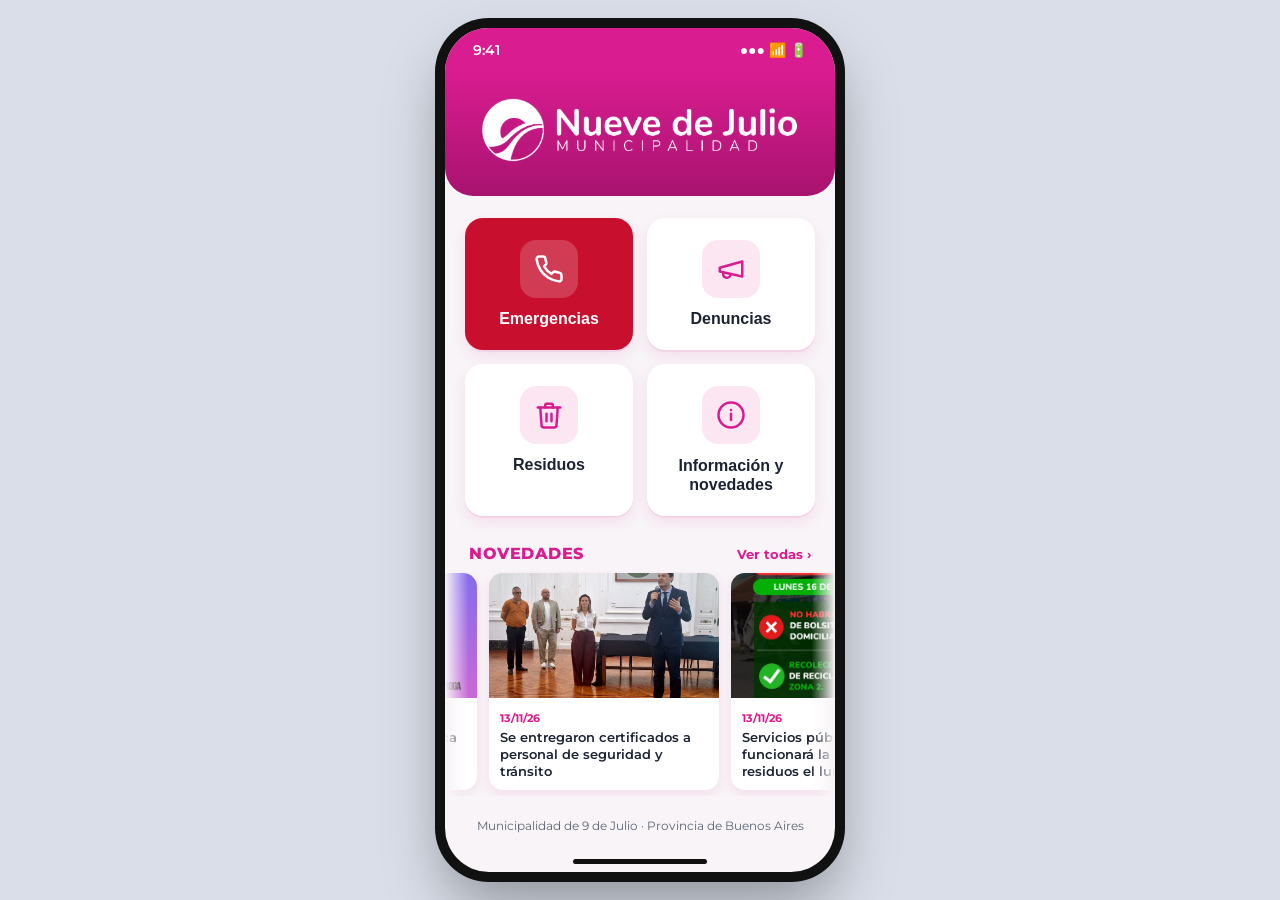
==== commit d023313c: "Estudiá con nosotros: pantalla del Polo San Cayetano con novedades y botón Sumate - Cinta de novedad" ====
--- a/app-9dejulio/index.html
+++ b/app-9dejulio/index.html
@@ -299,6 +299,27 @@
     border-radius:14px;padding:14px;font-weight:800;font-size:15px;text-decoration:none}
   .btn-sem-app svg{width:22px;height:22px}
 
+
+  /* ====== POLO SAN CAYETANO ====== */
+  #p-estudia{--polo:#5f9592;--polo-osc:#3f6f6c;background:#fff}
+  .polo-barra{background:linear-gradient(180deg,var(--polo),var(--polo-osc))}
+  .polo-cont{align-items:stretch;gap:18px;padding-top:24px}
+  .polo-logo{padding:4px 8px}
+  .polo-logo img{width:100%;display:block}
+  .polo-nov{margin-top:0;padding-top:4px}
+  .polo-nov .nov-cab h3,.polo-nov .nov-cab a{color:var(--polo-osc)}
+  .nov.polo{box-shadow:0 4px 12px rgba(63,111,108,.15)}
+  .nov.polo .nov-txt small{color:var(--polo)}
+  .polo-sin{display:flex;align-items:center;justify-content:center;background:linear-gradient(135deg,#e9f2f1,#d3e4e2)}
+  .polo-sin img{width:64px;opacity:.9}
+  .sumate{align-self:center;width:170px;height:170px;border-radius:50%;margin:10px 0 0;text-decoration:none;
+    background:radial-gradient(circle at 30% 30%,#7fb3af,var(--polo) 55%,var(--polo-osc));color:#fff;
+    display:flex;align-items:center;justify-content:center;box-shadow:0 14px 30px rgba(63,111,108,.45),inset 0 -6px 0 rgba(0,0,0,.12);
+    animation:latePolo 2.4s ease-in-out infinite}
+  .sumate span{font-size:30px;font-weight:900;letter-spacing:2px}
+  .sumate:active{transform:scale(.95)}
+  @keyframes latePolo{50%{box-shadow:0 14px 30px rgba(63,111,108,.45),0 0 0 14px rgba(95,149,146,.15),inset 0 -6px 0 rgba(0,0,0,.12)}}
+  .polo-pie{text-align:center;color:var(--texto-suave);font-size:13px;margin-top:4px}
 </style>
 </head>
 <body>
@@ -336,7 +357,7 @@
 
     <section class="novedades">
       <div class="nov-cab"><h3>Novedades</h3><a href="https://www.9dejulio.gov.ar/noticias.php" target="_blank" rel="noopener">Ver todas ›</a></div>
-      <div class="nov-ventana"><div class="nov-pista" id="nov-pista"></div></div>
+      <div class="nov-ventana"><div class="nov-pista"></div></div>
     </section>
 
     <footer>Municipalidad de 9 de Julio · Provincia de Buenos Aires</footer>
@@ -490,12 +511,20 @@
 
   <!-- ================= PANTALLA ESTUDIÁ CON NOSOTROS ================= -->
   <div class="pantalla" id="p-estudia">
-    <div class="barra">
+    <div class="barra polo-barra">
       <button class="volver" onclick="irA('p-inicio')" aria-label="Volver">‹</button>
       <h1>Estudiá con nosotros</h1>
     </div>
-    <div class="contenido">
-      <div class="vacio">🎓<br><b>Muy pronto</b><br>Acá vas a encontrar los cursos, talleres y carreras que ofrece el municipio.</div>
+    <div class="contenido polo-cont">
+      <div class="polo-logo"><img src="img/san-cayetano.png" alt="Centro de Desarrollo Socio-Productivo San Cayetano"></div>
+      <section class="novedades polo-nov">
+        <div class="nov-cab"><h3>Novedades</h3><a href="https://polosancayetano.com.ar/" target="_blank" rel="noopener">Ver todas ›</a></div>
+        <div class="nov-ventana"><div class="nov-pista"></div></div>
+      </section>
+      <a class="sumate" href="https://polosancayetano.com.ar/sumate/" target="_blank" rel="noopener">
+        <span>SUMATE</span>
+      </a>
+      <p class="polo-pie">Cursos, diplomaturas y formación para el trabajo en 9 de Julio.</p>
     </div>
   </div>
 
@@ -782,44 +811,59 @@
 
 /* ---------- novedades ---------- */
 const NOVEDADES_RESPALDO = [{"id": 9893, "titulo": "Se continúa con el retiro de vehículos abandonados en la vía pública", "fecha": "12/11/26", "link": "https://www.9dejulio.gov.ar/noticia.php?id=9893", "imagen": "https://www.9dejulio.gov.ar/images/uploads/cb6af05667492fa622c717fb50213775retiro%20autos%20(2).jpeg"}, {"id": 9892, "titulo": "La importancia del yoga en los adultos mayores", "fecha": "12/11/26", "link": "https://www.9dejulio.gov.ar/noticia.php?id=9892", "imagen": "https://www.9dejulio.gov.ar/images/uploads/39d39616849da29f4eb01dcc45b35c5freflexiones%20yoga.jpeg"}, {"id": 9891, "titulo": "Avanza el ordenamiento catastral y urbano en las localidades del partido", "fecha": "12/11/26", "link": "https://www.9dejulio.gov.ar/noticia.php?id=9891", "imagen": "https://www.9dejulio.gov.ar/images/uploads/398d631947d58efad8fc3d3b140b2a82ordenamiento%20%20localidades%20(2).jpeg"}, {"id": 9890, "titulo": "El estacionamiento medido incorpora una nueva función para cargar saldo desde el celular", "fecha": "12/11/26", "link": "https://www.9dejulio.gov.ar/noticia.php?id=9890", "imagen": "https://www.9dejulio.gov.ar/images/uploads/ac8ee133027add1ceccb6a08ad3c514bSEM%20saldo%20celu%20(1).jpeg"}, {"id": 9889, "titulo": "“Ensayos abiertos”: la música llegará a Facundo Quiroga", "fecha": "10/11/26", "link": "https://www.9dejulio.gov.ar/noticia.php?id=9889", "imagen": "https://www.9dejulio.gov.ar/images/uploads/10c6abcf98027cb97766a3f766f91bf4ensayos%20abiertos%20quiroga.png"}, {"id": 9888, "titulo": "Finalizó el curso de desarrollo de videojuegos", "fecha": "10/11/26", "link": "https://www.9dejulio.gov.ar/noticia.php?id=9888", "imagen": "https://www.9dejulio.gov.ar/images/uploads/55635a6b5d564053fdf663a31d0720c5videojuegos%20(1).jpeg"}, {"id": 9887, "titulo": "Finalizó la diplomatura en administración y gestión industrial", "fecha": "10/11/26", "link": "https://www.9dejulio.gov.ar/noticia.php?id=9887", "imagen": "https://www.9dejulio.gov.ar/images/uploads/256415dbb9bf38597096da4be0efa183gesti%C3%B3n%20industrial%20(1).jpeg"}, {"id": 9886, "titulo": "Buena convocatoria en el primer encuentro creativo de reutilización textil", "fecha": "10/11/26", "link": "https://www.9dejulio.gov.ar/noticia.php?id=9886", "imagen": "https://www.9dejulio.gov.ar/images/uploads/081b5db959f2f5ef4ff0f10afd1c5c44encuentro%20textil%20(2).jpeg"}, {"id": 9885, "titulo": "Recolección de residuos: cómo funcionarán los servicios durante los feriados", "fecha": "6/11/26", "link": "https://www.9dejulio.gov.ar/noticia.php?id=9885", "imagen": "https://www.9dejulio.gov.ar/images/uploads/eb48d4af391f94ac39e560f57ca1d96bresiduos%20(3).jpeg"}, {"id": 9884, "titulo": "Presentación del libro “Sable alemán – Lanzas mapuches”", "fecha": "6/11/26", "link": "https://www.9dejulio.gov.ar/noticia.php?id=9884", "imagen": "https://www.9dejulio.gov.ar/images/uploads/e3fe33d011496b323e6d6a854825b719libro%20museo.jpeg"}];
-function pintarNovedades(lista){
-  const tarjeta=n=>`<a class="nov" href="${n.link}" target="_blank" rel="noopener">
+/* Cinta de novedades reutilizable: avanza sola de izquierda a derecha; con el dedo
+   (o el mouse) se adelanta y retrocede, y vuelve a moverse sola a los 4 s. */
+function crearCinta(ven, opciones={}){
+  const pista=ven.querySelector('.nov-pista');
+  let pausaHasta=0, pos=null, arr=null;
+  const VEL=0.5;                                   // píxeles por cuadro (~30 px/s)
+  const pausar=(ms=4000)=>{ pausaHasta=Date.now()+ms; pos=null; };
+  ven.addEventListener('touchstart',()=>pausar(60000),{passive:true});
+  ven.addEventListener('touchend',()=>pausar(4000),{passive:true});
+  ven.addEventListener('wheel',()=>pausar(),{passive:true});
+  ven.addEventListener('scroll',()=>{              // vuelta infinita: el contenido está duplicado
+    const mitad=pista.scrollWidth/2; if(!mitad||mitad<=ven.clientWidth) return;
+    if(ven.scrollLeft<=2){ ven.scrollLeft+=mitad; pos=null; }
+    else if(ven.scrollLeft>=mitad*2-ven.clientWidth-2){ ven.scrollLeft-=mitad; pos=null; }
+  },{passive:true});
+  ven.addEventListener('mousedown',e=>{ arr={x:e.clientX,s:ven.scrollLeft}; pausar(60000); });
+  window.addEventListener('mousemove',e=>{ if(!arr) return; const dx=e.clientX-arr.x; if(Math.abs(dx)>4) ven.classList.add('arrastrando'); ven.scrollLeft=arr.s-dx; });
+  window.addEventListener('mouseup',()=>{ if(!arr) return; setTimeout(()=>ven.classList.remove('arrastrando'),0); arr=null; pausar(4000); });
+  (function mover(){
+    if(Date.now()>pausaHasta && ven.offsetParent && pista.scrollWidth/2>ven.clientWidth){
+      if(ven.scrollLeft<=2){ ven.scrollLeft+=pista.scrollWidth/2; pos=null; }   // p. ej. si se pintó con la pantalla oculta
+      if(pos===null) pos=ven.scrollLeft;
+      pos-=VEL; ven.scrollLeft=pos;                // restar = el contenido se corre hacia la derecha
+    }
+    requestAnimationFrame(mover);
+  })();
+  const tarjeta=opciones.tarjeta||(n=>`<a class="nov" href="${n.link}" target="_blank" rel="noopener">
       <img class="nov-img" src="${n.imagen}" alt="" loading="lazy" data-o="${n.imagen_original||''}" onerror="if(this.dataset.o){this.src=this.dataset.o;this.dataset.o=''}else{this.style.visibility='hidden'}">
-      <div class="nov-txt"><small>${n.fecha}</small><p>${n.titulo}</p></div></a>`;
-  const html=lista.map(tarjeta).join('');
-  const p=document.getElementById('nov-pista');
-  p.innerHTML=html+html;                          // duplicado para que el giro sea continuo
-  requestAnimationFrame(()=>{ ven.scrollLeft = p.scrollWidth/2; });
-}
-const ven=document.querySelector('.nov-ventana');
-pintarNovedades(NOVEDADES_RESPALDO);
+      <div class="nov-txt"><small>${n.fecha}</small><p>${n.titulo}</p></div></a>`);
+  return { pintar(lista){
+    const html=lista.map(tarjeta).join('');
+    pista.innerHTML=html+html;                     // duplicado para que el giro sea continuo
+    requestAnimationFrame(()=>{ ven.scrollLeft = pista.scrollWidth/2; pos=null; });
+  }};
+}
+const cintaMuni=crearCinta(document.querySelector('#p-inicio .nov-ventana'));
+cintaMuni.pintar(NOVEDADES_RESPALDO);
 fetch('noticias.json',{cache:'no-cache'}).then(r=>r.ok?r.json():null)
-  .then(d=>{ if(d&&d.noticias&&d.noticias.length) pintarNovedades(d.noticias); }).catch(()=>{});
-/* La cinta avanza sola de izquierda a derecha; con el dedo (o el mouse) se puede
-   adelantar y retroceder. Después de tocarla, vuelve a moverse sola a los 4 s. */
-let novPausaHasta=0, novPos=null;
-const VEL_NOV=0.5;                                   // píxeles por cuadro (~30 px/s)
-function pausarNov(ms=4000){ novPausaHasta=Date.now()+ms; novPos=null; }
-ven.addEventListener('touchstart',()=>pausarNov(60000),{passive:true});
-ven.addEventListener('touchend',()=>pausarNov(4000),{passive:true});
-ven.addEventListener('wheel',()=>pausarNov(),{passive:true});
-ven.addEventListener('scroll',()=>{                  // vuelta infinita: el contenido está duplicado
-  const mitad=document.getElementById('nov-pista').scrollWidth/2; if(!mitad) return;
-  if(ven.scrollLeft<=2){ ven.scrollLeft+=mitad; novPos=null; }
-  else if(ven.scrollLeft>=mitad*2-ven.clientWidth-2){ ven.scrollLeft-=mitad; novPos=null; }
-},{passive:true});
-// arrastre con mouse (computadora)
-let arr=null;
-ven.addEventListener('mousedown',e=>{ arr={x:e.clientX,s:ven.scrollLeft,mov:false}; pausarNov(60000); });
-window.addEventListener('mousemove',e=>{ if(!arr) return; const dx=e.clientX-arr.x; if(Math.abs(dx)>4){arr.mov=true;ven.classList.add('arrastrando');} ven.scrollLeft=arr.s-dx; });
-window.addEventListener('mouseup',()=>{ if(!arr) return; setTimeout(()=>ven.classList.remove('arrastrando'),0); arr=null; pausarNov(4000); });
-(function moverNov(){
-  if(Date.now()>novPausaHasta && ven.offsetParent){
-    if(novPos===null) novPos=ven.scrollLeft;
-    novPos-=VEL_NOV; ven.scrollLeft=novPos;     // restar = el contenido se corre hacia la derecha
-  }
-  requestAnimationFrame(moverNov);
-})();
+  .then(d=>{ if(d&&d.noticias&&d.noticias.length) cintaMuni.pintar(d.noticias); }).catch(()=>{});
+
+/* ---------- Polo San Cayetano (Estudiá con nosotros) ---------- */
+const POLO_RESPALDO=[
+{"id":"estudia-en-9-de-julio","titulo":"Estudiá en 9 de Julio","fecha":"","link":"https://polosancayetano.com.ar/estudia-en-9-de-julio/","imagen":""},
+{"id":"desarrollo-de-videojuegos","titulo":"Desarrollo de Videojuegos","fecha":"","link":"https://polosancayetano.com.ar/desarrollo-de-videojuegos/","imagen":""},
+{"id":"mes-del-trabajo","titulo":"Mes del Trabajo","fecha":"","link":"https://polosancayetano.com.ar/mes-del-trabajo/","imagen":""}
+];
+const cintaPolo=crearCinta(document.querySelector('#p-estudia .nov-ventana'),{tarjeta:n=>`<a class="nov polo" href="${n.link}" target="_blank" rel="noopener">
+    ${n.imagen?`<img class="nov-img" src="${n.imagen}" alt="" loading="lazy" data-o="${n.imagen_original||''}" onerror="if(this.dataset.o){this.src=this.dataset.o;this.dataset.o=''}else{this.outerHTML='<div class=&quot;nov-img polo-sin&quot;><img src=&quot;img/san-cayetano-icono.png&quot; alt=&quot;&quot;></div>'}">`
+      :`<div class="nov-img polo-sin"><img src="img/san-cayetano-icono.png" alt=""></div>`}
+    <div class="nov-txt">${n.fecha?`<small>${n.fecha}</small>`:''}<p>${n.titulo}</p></div></a>`});
+cintaPolo.pintar(POLO_RESPALDO);
+fetch('polo.json',{cache:'no-cache'}).then(r=>r.ok?r.json():null)
+  .then(d=>{ if(d&&d.noticias&&d.noticias.length) cintaPolo.pintar(d.noticias); }).catch(()=>{});
 
 
 /* ---------- teléfonos útiles (agregar o editar acá) ---------- */
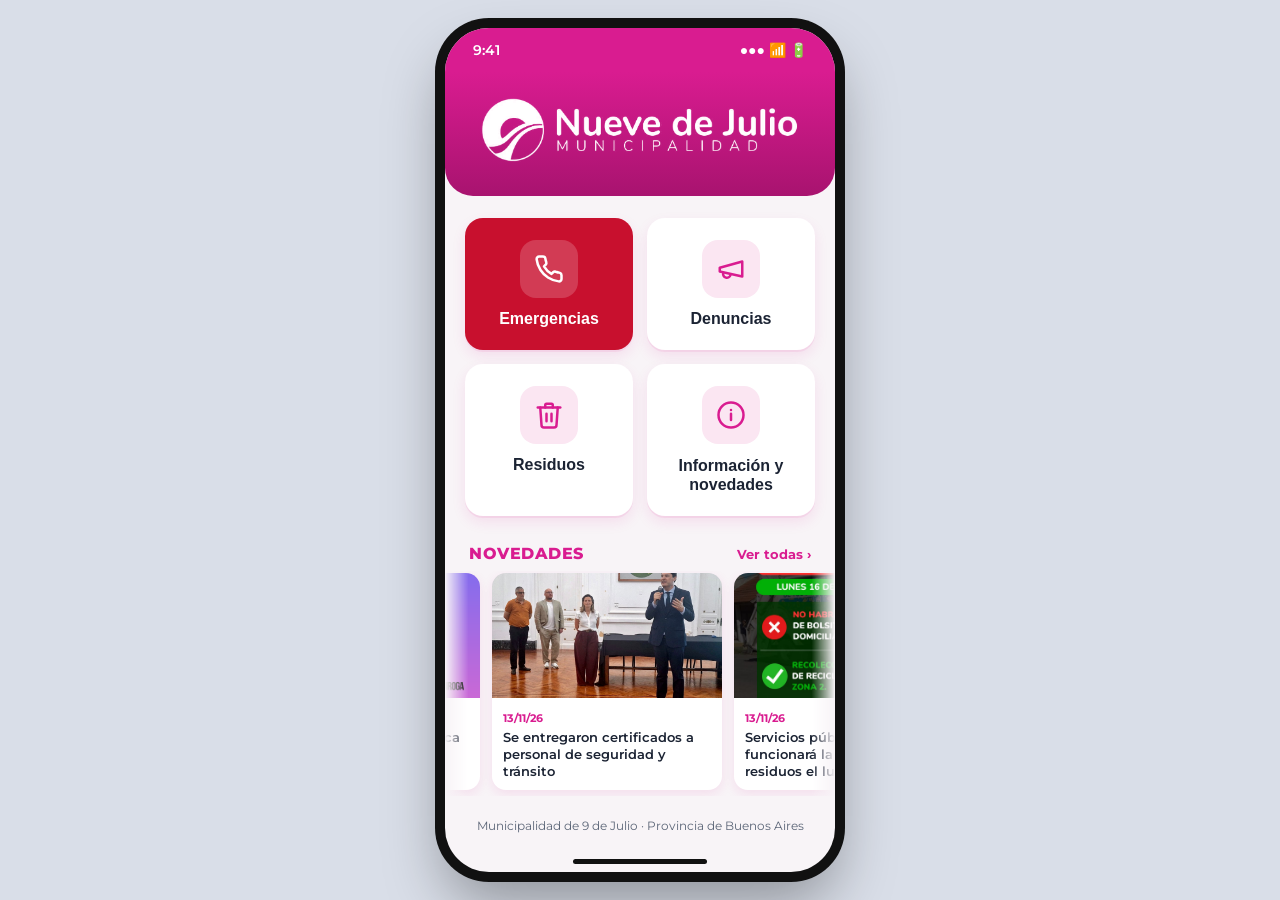
==== commit 0870ef86: "Polo: recuadros Sumate, Espacio de formación y Escuchamos tus ideas; cinta solo con novedades del úl" ====
--- a/app-9dejulio/index.html
+++ b/app-9dejulio/index.html
@@ -319,7 +319,12 @@
   .sumate span{font-size:30px;font-weight:900;letter-spacing:2px}
   .sumate:active{transform:scale(.95)}
   @keyframes latePolo{50%{box-shadow:0 14px 30px rgba(63,111,108,.45),0 0 0 14px rgba(95,149,146,.15),inset 0 -6px 0 rgba(0,0,0,.12)}}
-  .polo-pie{text-align:center;color:var(--texto-suave);font-size:13px;margin-top:4px}
+  .polo-card{display:block;background:#fff;border-radius:var(--radio);padding:18px;text-decoration:none;color:var(--texto);
+    border:1.5px solid #dbe8e6;border-left:6px solid var(--polo);box-shadow:0 6px 16px rgba(63,111,108,.10)}
+  .polo-card h3{color:var(--polo-osc);font-size:17px;font-weight:900;text-transform:uppercase;letter-spacing:.6px;margin-bottom:8px}
+  .polo-card p{font-size:14px;line-height:1.5;color:#3b4250}
+  .polo-destacado{margin-top:8px;font-weight:800;color:var(--polo-osc)!important}
+  .polo-mas{display:inline-block;margin-top:10px;font-weight:800;font-size:14px;color:var(--polo)}
 </style>
 </head>
 <body>
@@ -521,10 +526,21 @@
         <div class="nov-cab"><h3>Novedades</h3><a href="https://polosancayetano.com.ar/" target="_blank" rel="noopener">Ver todas ›</a></div>
         <div class="nov-ventana"><div class="nov-pista"></div></div>
       </section>
-      <a class="sumate" href="https://polosancayetano.com.ar/sumate/" target="_blank" rel="noopener">
-        <span>SUMATE</span>
+      <a class="polo-card" href="https://polosancayetano.com.ar/sumate/" target="_blank" rel="noopener">
+        <h3>Sumate</h3>
+        <p>Te invitamos a sumarte al Centro de Desarrollo Socio Productivo, un espacio de colaboración, innovación y crecimiento colectivo. Nuestro objetivo es impulsar proyectos que generen valor social y productivo en la comunidad.</p>
+        <p class="polo-destacado">¡Sumate y sé parte del cambio!</p>
+        <span class="polo-mas">Quiero sumarme ›</span>
       </a>
-      <p class="polo-pie">Cursos, diplomaturas y formación para el trabajo en 9 de Julio.</p>
+      <a class="polo-card" href="https://polosancayetano.com.ar/centro-de-formacion/" target="_blank" rel="noopener">
+        <h3>Espacio de formación</h3>
+        <p>El Espacio de Formación es un espacio dedicado al aprendizaje, la capacitación y el desarrollo integral de las personas. Su propósito es brindar herramientas que fortalezcan las competencias laborales y personales, promoviendo la inclusión, la innovación y el crecimiento colectivo.</p>
+        <span class="polo-mas">Ver cursos ›</span>
+      </a>
+      <div class="polo-card">
+        <h3>Escuchamos tus ideas</h3>
+        <p>El Espacio de Ideas y Sugerencias es un lugar abierto a la participación y el intercambio. Su propósito es recoger propuestas, opiniones y aportes que contribuyan a mejorar los proyectos.</p>
+      </div>
     </div>
   </div>
 
@@ -813,6 +829,13 @@
 const NOVEDADES_RESPALDO = [{"id": 9893, "titulo": "Se continúa con el retiro de vehículos abandonados en la vía pública", "fecha": "12/11/26", "link": "https://www.9dejulio.gov.ar/noticia.php?id=9893", "imagen": "https://www.9dejulio.gov.ar/images/uploads/cb6af05667492fa622c717fb50213775retiro%20autos%20(2).jpeg"}, {"id": 9892, "titulo": "La importancia del yoga en los adultos mayores", "fecha": "12/11/26", "link": "https://www.9dejulio.gov.ar/noticia.php?id=9892", "imagen": "https://www.9dejulio.gov.ar/images/uploads/39d39616849da29f4eb01dcc45b35c5freflexiones%20yoga.jpeg"}, {"id": 9891, "titulo": "Avanza el ordenamiento catastral y urbano en las localidades del partido", "fecha": "12/11/26", "link": "https://www.9dejulio.gov.ar/noticia.php?id=9891", "imagen": "https://www.9dejulio.gov.ar/images/uploads/398d631947d58efad8fc3d3b140b2a82ordenamiento%20%20localidades%20(2).jpeg"}, {"id": 9890, "titulo": "El estacionamiento medido incorpora una nueva función para cargar saldo desde el celular", "fecha": "12/11/26", "link": "https://www.9dejulio.gov.ar/noticia.php?id=9890", "imagen": "https://www.9dejulio.gov.ar/images/uploads/ac8ee133027add1ceccb6a08ad3c514bSEM%20saldo%20celu%20(1).jpeg"}, {"id": 9889, "titulo": "“Ensayos abiertos”: la música llegará a Facundo Quiroga", "fecha": "10/11/26", "link": "https://www.9dejulio.gov.ar/noticia.php?id=9889", "imagen": "https://www.9dejulio.gov.ar/images/uploads/10c6abcf98027cb97766a3f766f91bf4ensayos%20abiertos%20quiroga.png"}, {"id": 9888, "titulo": "Finalizó el curso de desarrollo de videojuegos", "fecha": "10/11/26", "link": "https://www.9dejulio.gov.ar/noticia.php?id=9888", "imagen": "https://www.9dejulio.gov.ar/images/uploads/55635a6b5d564053fdf663a31d0720c5videojuegos%20(1).jpeg"}, {"id": 9887, "titulo": "Finalizó la diplomatura en administración y gestión industrial", "fecha": "10/11/26", "link": "https://www.9dejulio.gov.ar/noticia.php?id=9887", "imagen": "https://www.9dejulio.gov.ar/images/uploads/256415dbb9bf38597096da4be0efa183gesti%C3%B3n%20industrial%20(1).jpeg"}, {"id": 9886, "titulo": "Buena convocatoria en el primer encuentro creativo de reutilización textil", "fecha": "10/11/26", "link": "https://www.9dejulio.gov.ar/noticia.php?id=9886", "imagen": "https://www.9dejulio.gov.ar/images/uploads/081b5db959f2f5ef4ff0f10afd1c5c44encuentro%20textil%20(2).jpeg"}, {"id": 9885, "titulo": "Recolección de residuos: cómo funcionarán los servicios durante los feriados", "fecha": "6/11/26", "link": "https://www.9dejulio.gov.ar/noticia.php?id=9885", "imagen": "https://www.9dejulio.gov.ar/images/uploads/eb48d4af391f94ac39e560f57ca1d96bresiduos%20(3).jpeg"}, {"id": 9884, "titulo": "Presentación del libro “Sable alemán – Lanzas mapuches”", "fecha": "6/11/26", "link": "https://www.9dejulio.gov.ar/noticia.php?id=9884", "imagen": "https://www.9dejulio.gov.ar/images/uploads/e3fe33d011496b323e6d6a854825b719libro%20museo.jpeg"}];
 /* Cinta de novedades reutilizable: avanza sola de izquierda a derecha; con el dedo
    (o el mouse) se adelanta y retrocede, y vuelve a moverse sola a los 4 s. */
+/* Solo novedades del último año (fecha "d/m/aa"). Las que no tienen fecha se muestran. */
+function esDelUltimoAnio(n){
+  const m=/^(\d{1,2})\/(\d{1,2})\/(\d{2,4})$/.exec((n.fecha||'').trim()); if(!m) return true;
+  const a=+m[3]<100 ? 2000+ +m[3] : +m[3], f=new Date(a,+m[2]-1,+m[1]);
+  const limite=new Date(); limite.setFullYear(limite.getFullYear()-1);
+  return f>=limite;
+}
 function crearCinta(ven, opciones={}){
   const pista=ven.querySelector('.nov-pista');
   let pausaHasta=0, pos=null, arr=null;
@@ -841,6 +864,8 @@
       <img class="nov-img" src="${n.imagen}" alt="" loading="lazy" data-o="${n.imagen_original||''}" onerror="if(this.dataset.o){this.src=this.dataset.o;this.dataset.o=''}else{this.style.visibility='hidden'}">
       <div class="nov-txt"><small>${n.fecha}</small><p>${n.titulo}</p></div></a>`);
   return { pintar(lista){
+    lista=lista.filter(esDelUltimoAnio);
+    ven.closest('section').style.display = lista.length ? '' : 'none';
     const html=lista.map(tarjeta).join('');
     pista.innerHTML=html+html;                     // duplicado para que el giro sea continuo
     requestAnimationFrame(()=>{ ven.scrollLeft = pista.scrollWidth/2; pos=null; });
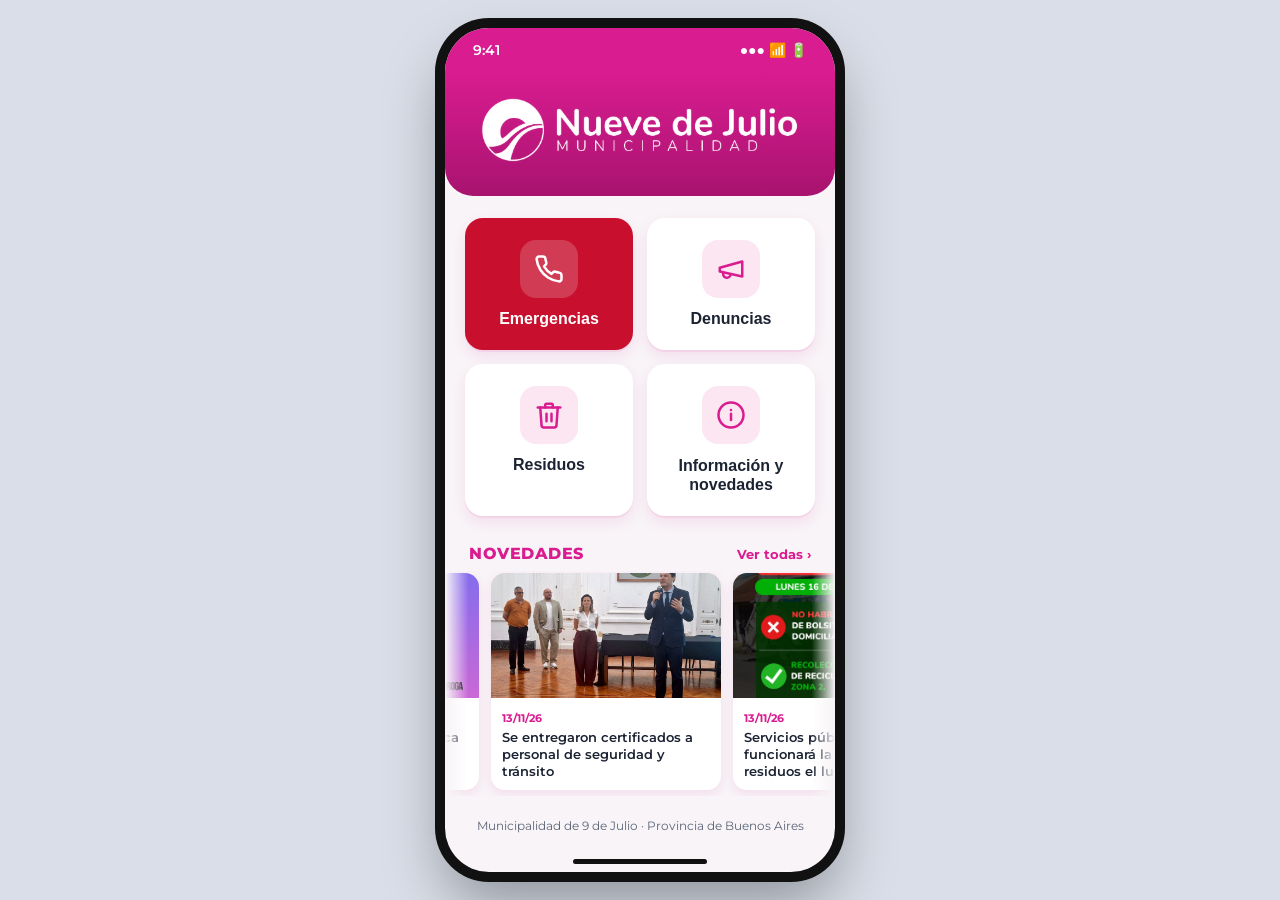
==== commit 8968ee57: "Polo: botón redondo IDEAS con formulario de ideas y sugerencias Co-Authored-By: Claude Opus 5.5 <nor" ====
--- a/app-9dejulio/index.html
+++ b/app-9dejulio/index.html
@@ -312,6 +312,7 @@
   .nov.polo .nov-txt small{color:var(--polo)}
   .polo-sin{display:flex;align-items:center;justify-content:center;background:linear-gradient(135deg,#e9f2f1,#d3e4e2)}
   .polo-sin img{width:64px;opacity:.9}
+  button.sumate{border:none;cursor:pointer;font-family:inherit}
   .sumate{align-self:center;width:170px;height:170px;border-radius:50%;margin:10px 0 0;text-decoration:none;
     background:radial-gradient(circle at 30% 30%,#7fb3af,var(--polo) 55%,var(--polo-osc));color:#fff;
     display:flex;align-items:center;justify-content:center;box-shadow:0 14px 30px rgba(63,111,108,.45),inset 0 -6px 0 rgba(0,0,0,.12);
@@ -541,6 +542,25 @@
         <h3>Escuchamos tus ideas</h3>
         <p>El Espacio de Ideas y Sugerencias es un lugar abierto a la participación y el intercambio. Su propósito es recoger propuestas, opiniones y aportes que contribuyan a mejorar los proyectos.</p>
       </div>
+      <button class="sumate" onclick="abrirIdeas()"><span>IDEAS</span></button>
+      <div style="height:10px"></div>
+    </div>
+  </div>
+
+  <!-- ================= PANTALLA IDEAS ================= -->
+  <div class="pantalla" id="p-ideas" style="--polo:#5f9592;--polo-osc:#3f6f6c">
+    <div class="barra polo-barra">
+      <button class="volver" onclick="irA('p-estudia')" aria-label="Volver">‹</button>
+      <h1>Escuchamos tus ideas</h1>
+    </div>
+    <div class="contenido">
+      <form class="form-den" id="form-ideas" onsubmit="event.preventDefault();enviarIdea()">
+        <label>Tu idea o sugerencia<textarea id="idea-txt" required placeholder="Contanos tu propuesta, opinión o aporte"></textarea></label>
+        <label>Tu nombre (opcional)<input id="idea-nom"></label>
+        <label>Teléfono o correo para contactarte (opcional)<input id="idea-contacto"></label>
+        <button class="btn-prim" type="submit" style="background:var(--polo)">Enviar idea</button>
+        <small style="color:var(--texto-suave);text-align:center">Prototipo: el envío todavía no está conectado.</small>
+      </form>
     </div>
   </div>
 
@@ -1013,6 +1033,16 @@
   },()=>estadoSem('','📍','No pudimos acceder a tu ubicación','Activá el GPS o revisá en el mapa si tu calle está marcada en azul.'),
   {enableHighAccuracy:true,maximumAge:15000,timeout:15000});
 }
+
+/* ---------- Ideas y sugerencias (Polo) ---------- */
+const FORM_IDEAS_HTML=document.getElementById('form-ideas').innerHTML;
+function abrirIdeas(){ document.getElementById('form-ideas').innerHTML=FORM_IDEAS_HTML; irA('p-ideas'); }
+function enviarIdea(){
+  // TODO: definir a dónde llegan las ideas (base de datos, correo, planilla…)
+  document.getElementById('form-ideas').innerHTML=`<div style="text-align:center;padding:30px 10px"><div style="font-size:46px">💡</div>
+    <h2 style="margin:10px 0 6px">¡Gracias por tu idea!</h2><p style="color:var(--texto-suave)">(Prototipo: todavía no se envía a ningún lado.)</p>
+    <button class="btn-prim" type="button" style="margin-top:18px;width:100%;background:var(--polo)" onclick="irA('p-estudia')">Volver</button></div>`;
+}
 </script>
 <script type="module">
   try{
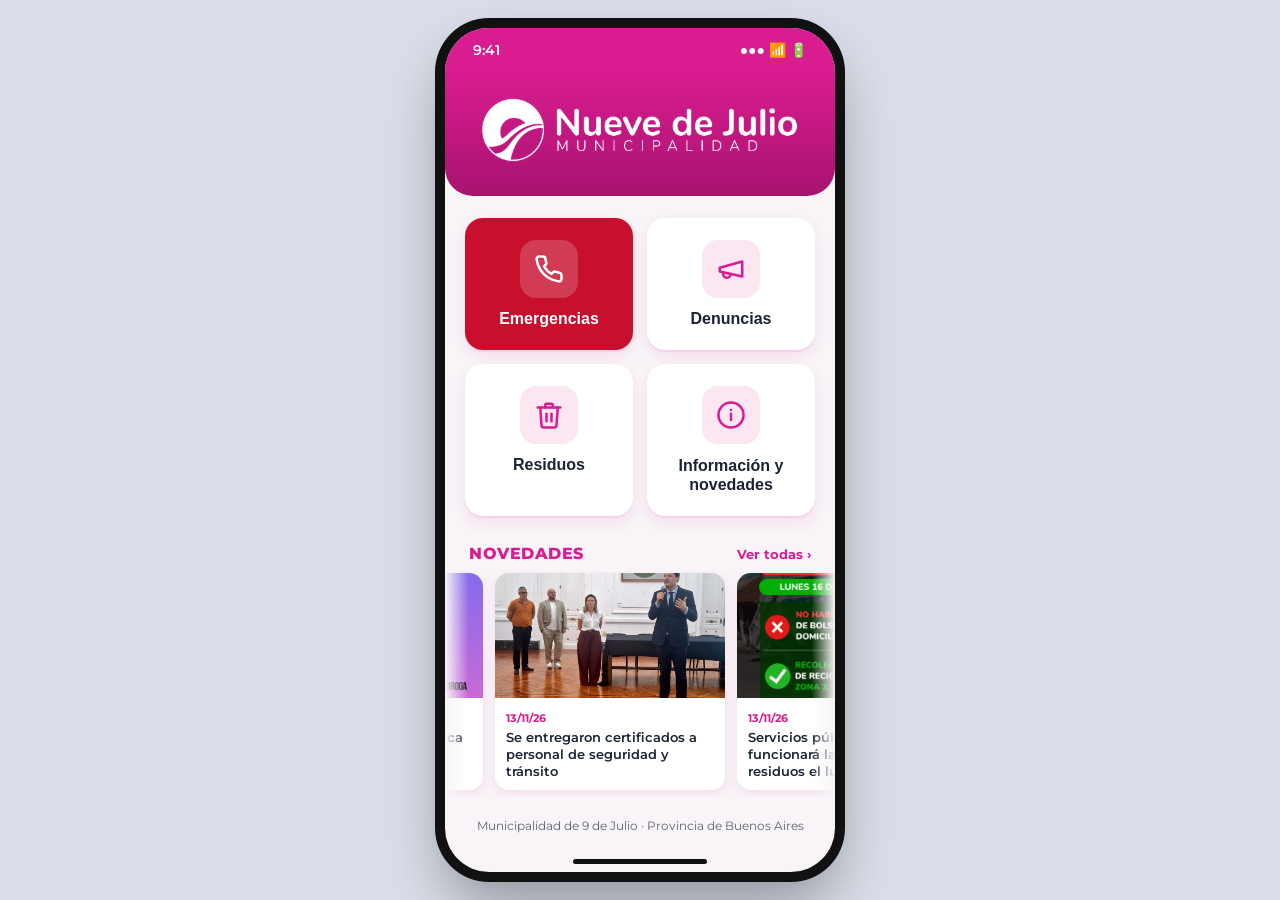
==== commit ab1723b0: "Ideas del Polo: envío por correo a info@polotecnologico.net (FormSubmit, con respaldo mailto) Co-Aut" ====
--- a/app-9dejulio/index.html
+++ b/app-9dejulio/index.html
@@ -559,7 +559,7 @@
         <label>Tu nombre (opcional)<input id="idea-nom"></label>
         <label>Teléfono o correo para contactarte (opcional)<input id="idea-contacto"></label>
         <button class="btn-prim" type="submit" style="background:var(--polo)">Enviar idea</button>
-        <small style="color:var(--texto-suave);text-align:center">Prototipo: el envío todavía no está conectado.</small>
+        <small style="color:var(--texto-suave);text-align:center">Tu idea le llega al equipo del Polo por correo.</small>
       </form>
     </div>
   </div>
@@ -1037,11 +1037,30 @@
 /* ---------- Ideas y sugerencias (Polo) ---------- */
 const FORM_IDEAS_HTML=document.getElementById('form-ideas').innerHTML;
 function abrirIdeas(){ document.getElementById('form-ideas').innerHTML=FORM_IDEAS_HTML; irA('p-ideas'); }
-function enviarIdea(){
-  // TODO: definir a dónde llegan las ideas (base de datos, correo, planilla…)
-  document.getElementById('form-ideas').innerHTML=`<div style="text-align:center;padding:30px 10px"><div style="font-size:46px">💡</div>
-    <h2 style="margin:10px 0 6px">¡Gracias por tu idea!</h2><p style="color:var(--texto-suave)">(Prototipo: todavía no se envía a ningún lado.)</p>
+const CORREO_IDEAS='info@polotecnologico.net';
+async function enviarIdea(){
+  const f=document.getElementById('form-ideas'), b=f.querySelector('button[type=submit]');
+  const idea=document.getElementById('idea-txt').value.trim(), nom=document.getElementById('idea-nom').value.trim(),
+        cont=document.getElementById('idea-contacto').value.trim();
+  b.disabled=true; b.textContent='Enviando…';
+  const gracias=extra=>f.innerHTML=`<div style="text-align:center;padding:30px 10px"><div style="font-size:46px">💡</div>
+    <h2 style="margin:10px 0 6px">¡Gracias por tu idea!</h2><p style="color:var(--texto-suave)">${extra}</p>
     <button class="btn-prim" type="button" style="margin-top:18px;width:100%;background:var(--polo)" onclick="irA('p-estudia')">Volver</button></div>`;
+  try{
+    // FormSubmit reenvía el formulario al correo del Polo (sin servidor propio)
+    const r=await fetch('https://formsubmit.co/ajax/'+CORREO_IDEAS,{method:'POST',
+      headers:{'Content-Type':'application/json','Accept':'application/json'},
+      body:JSON.stringify({_subject:'Nueva idea desde la app de 9 de Julio', _template:'table', _captcha:'false',
+        Idea:idea, Nombre:nom||'(sin nombre)', Contacto:cont||'(sin datos)'})});
+    const d=await r.json().catch(()=>({}));
+    if(!r.ok || d.success===false || d.success==='false') throw new Error(d.message||r.status);
+    gracias('Le llegó al equipo del Polo San Cayetano.');
+  }catch(e){
+    // si falla, se abre el correo del celular con el mensaje ya escrito
+    const cuerpo=`${idea}\n\nNombre: ${nom||'-'}\nContacto: ${cont||'-'}`;
+    const mailto=`mailto:${CORREO_IDEAS}?subject=${encodeURIComponent('Idea desde la app de 9 de Julio')}&body=${encodeURIComponent(cuerpo)}`;
+    gracias(`No pudimos enviarla automáticamente.<br><a href="${mailto}" style="color:var(--polo);font-weight:800">Tocá acá para enviarla por correo</a>`);
+  }
 }
 </script>
 <script type="module">
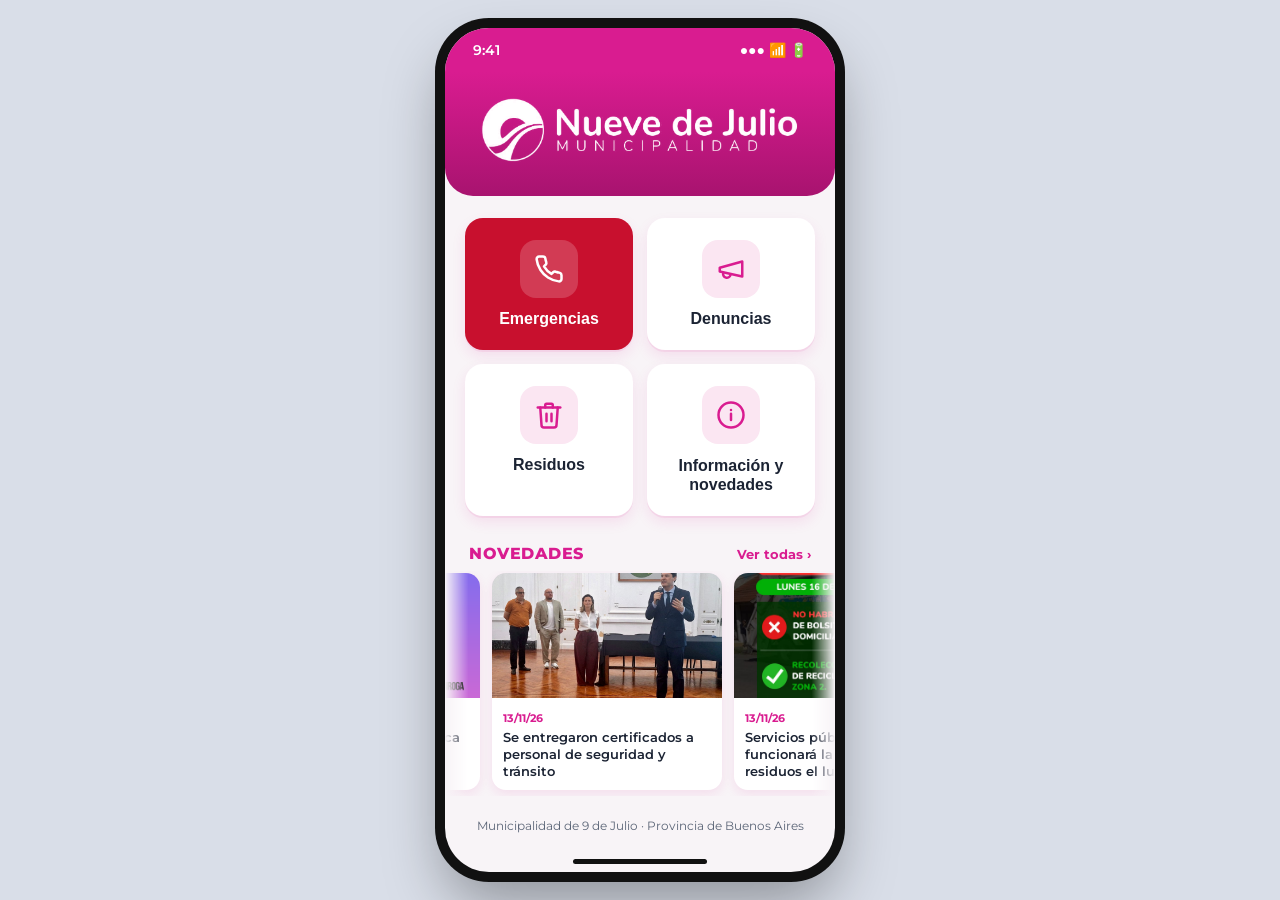
==== commit c0c002f4: "Polo: cinta de empresas que acompañan (logos de polosancayetano.com.ar, actualización automática) Co" ====
--- a/app-9dejulio/index.html
+++ b/app-9dejulio/index.html
@@ -325,6 +325,11 @@
   .polo-card h3{color:var(--polo-osc);font-size:17px;font-weight:900;text-transform:uppercase;letter-spacing:.6px;margin-bottom:8px}
   .polo-card p{font-size:14px;line-height:1.5;color:#3b4250}
   .polo-destacado{margin-top:8px;font-weight:800;color:var(--polo-osc)!important}
+  .polo-emp{margin-top:8px}
+  .polo-emp .nov-cab h3{color:var(--polo-osc);font-size:14px}
+  .emp{width:132px;height:84px;flex-shrink:0;background:#fff;border-radius:14px;border:1.5px solid #e3eceb;
+    display:flex;align-items:center;justify-content:center;padding:10px;box-shadow:0 3px 8px rgba(63,111,108,.08)}
+  .emp img{max-width:100%;max-height:100%;object-fit:contain;display:block}
   .polo-mas{display:inline-block;margin-top:10px;font-weight:800;font-size:14px;color:var(--polo)}
 </style>
 </head>
@@ -543,6 +548,10 @@
         <p>El Espacio de Ideas y Sugerencias es un lugar abierto a la participación y el intercambio. Su propósito es recoger propuestas, opiniones y aportes que contribuyan a mejorar los proyectos.</p>
       </div>
       <button class="sumate" onclick="abrirIdeas()"><span>IDEAS</span></button>
+      <section class="novedades polo-emp">
+        <div class="nov-cab"><h3>Empresas que nos acompañan</h3></div>
+        <div class="nov-ventana"><div class="nov-pista"></div></div>
+      </section>
       <div style="height:10px"></div>
     </div>
   </div>
@@ -907,6 +916,13 @@
       :`<div class="nov-img polo-sin"><img src="img/san-cayetano-icono.png" alt=""></div>`}
     <div class="nov-txt">${n.fecha?`<small>${n.fecha}</small>`:''}<p>${n.titulo}</p></div></a>`});
 cintaPolo.pintar(POLO_RESPALDO);
+const EMPRESAS_RESPALDO=[{"imagen": "https://polosancayetano.com.ar/wp-content/uploads/2025/11/coop_dudignac-logo-300x89.png", "imagen_original": "https://polosancayetano.com.ar/wp-content/uploads/2025/11/coop_dudignac-logo-300x89.png"}, {"imagen": "https://polosancayetano.com.ar/wp-content/uploads/2025/11/camara-comercio_logo_s1.jpg", "imagen_original": "https://polosancayetano.com.ar/wp-content/uploads/2025/11/camara-comercio_logo_s1.jpg"}, {"imagen": "https://polosancayetano.com.ar/wp-content/uploads/2025/11/club-leones_logo.png", "imagen_original": "https://polosancayetano.com.ar/wp-content/uploads/2025/11/club-leones_logo.png"}, {"imagen": "https://polosancayetano.com.ar/wp-content/uploads/2025/11/mecano_ganadero-logo-1-300x123.png", "imagen_original": "https://polosancayetano.com.ar/wp-content/uploads/2025/11/mecano_ganadero-logo-1-300x123.png"}, {"imagen": "https://polosancayetano.com.ar/wp-content/uploads/2025/11/INTECH-LOGO-300x300.png", "imagen_original": "https://polosancayetano.com.ar/wp-content/uploads/2025/11/INTECH-LOGO-300x300.png"}, {"imagen": "https://polosancayetano.com.ar/wp-content/uploads/2025/11/yomel_logo.png", "imagen_original": "https://polosancayetano.com.ar/wp-content/uploads/2025/11/yomel_logo.png"}, {"imagen": "https://polosancayetano.com.ar/wp-content/uploads/2025/11/lamadrugada_logo.jpeg", "imagen_original": "https://polosancayetano.com.ar/wp-content/uploads/2025/11/lamadrugada_logo.jpeg"}, {"imagen": "https://polosancayetano.com.ar/wp-content/uploads/2025/11/ceres_logo.png", "imagen_original": "https://polosancayetano.com.ar/wp-content/uploads/2025/11/ceres_logo.png"}, {"imagen": "https://polosancayetano.com.ar/wp-content/uploads/2025/11/nutralmix_logo.jpeg", "imagen_original": "https://polosancayetano.com.ar/wp-content/uploads/2025/11/nutralmix_logo.jpeg"}, {"imagen": "https://polosancayetano.com.ar/wp-content/uploads/2025/11/lablanqueada_logo-300x109.png", "imagen_original": "https://polosancayetano.com.ar/wp-content/uploads/2025/11/lablanqueada_logo-300x109.png"}, {"imagen": "https://polosancayetano.com.ar/wp-content/uploads/2025/11/logo_nuevastierras-300x280.png", "imagen_original": "https://polosancayetano.com.ar/wp-content/uploads/2025/11/logo_nuevastierras-300x280.png"}, {"imagen": "https://polosancayetano.com.ar/wp-content/uploads/2025/11/logo-simple-GGG-300x142.png", "imagen_original": "https://polosancayetano.com.ar/wp-content/uploads/2025/11/logo-simple-GGG-300x142.png"}, {"imagen": "https://polosancayetano.com.ar/wp-content/uploads/2025/11/images.png", "imagen_original": "https://polosancayetano.com.ar/wp-content/uploads/2025/11/images.png"}, {"imagen": "https://polosancayetano.com.ar/wp-content/uploads/2025/11/Logos-Municipalidad-300x75.png", "imagen_original": "https://polosancayetano.com.ar/wp-content/uploads/2025/11/Logos-Municipalidad-300x75.png"}, {"imagen": "https://polosancayetano.com.ar/wp-content/uploads/2025/12/SYAFA-ID-9Ao-Definitiva-editable-01-300x225.jpg", "imagen_original": "https://polosancayetano.com.ar/wp-content/uploads/2025/12/SYAFA-ID-9Ao-Definitiva-editable-01-300x225.jpg"}];
+const cintaEmp=crearCinta(document.querySelector('#p-estudia .polo-emp .nov-ventana'),{tarjeta:e=>
+  `<div class="emp"><img src="${e.imagen}" alt="Empresa que acompaña al Polo" loading="lazy" data-o="${e.imagen_original||''}"
+     onerror="if(this.dataset.o&&this.src!==this.dataset.o){this.src=this.dataset.o}else{this.parentNode.remove()}"></div>`});
+cintaEmp.pintar(EMPRESAS_RESPALDO);
+fetch('polo-empresas.json',{cache:'no-cache'}).then(r=>r.ok?r.json():null)
+  .then(d=>{ if(d&&d.empresas&&d.empresas.length) cintaEmp.pintar(d.empresas); }).catch(()=>{});
 fetch('polo.json',{cache:'no-cache'}).then(r=>r.ok?r.json():null)
   .then(d=>{ if(d&&d.noticias&&d.noticias.length) cintaPolo.pintar(d.noticias); }).catch(()=>{});
 
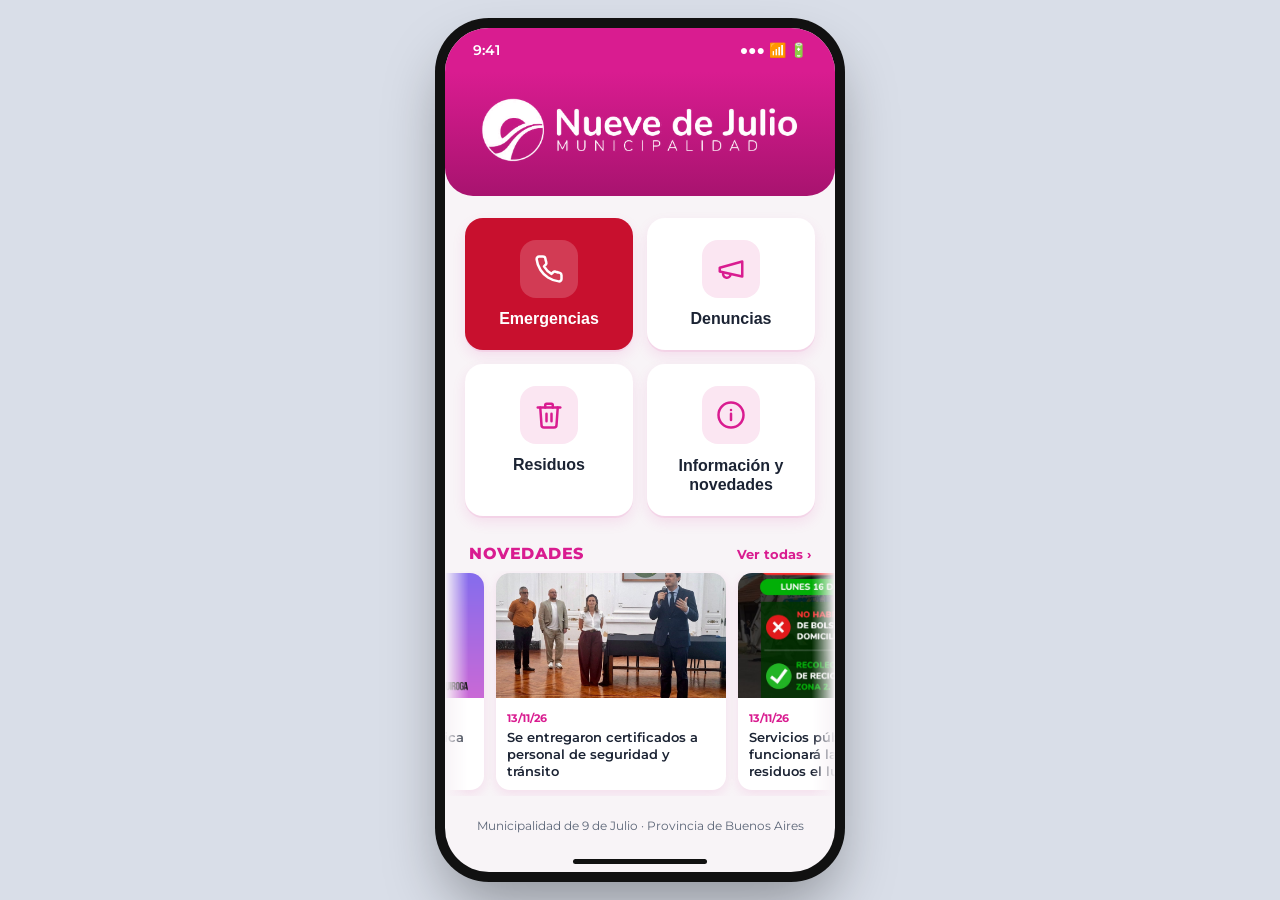
==== commit 24ecae84: "Polo: centrar título de empresas que acompañan Co-Authored-By: Claude Opus 5.5 <noreply@anthropic.co" ====
--- a/app-9dejulio/index.html
+++ b/app-9dejulio/index.html
@@ -326,7 +326,8 @@
   .polo-card p{font-size:14px;line-height:1.5;color:#3b4250}
   .polo-destacado{margin-top:8px;font-weight:800;color:var(--polo-osc)!important}
   .polo-emp{margin-top:8px}
-  .polo-emp .nov-cab h3{color:var(--polo-osc);font-size:14px}
+  .polo-emp .nov-cab{justify-content:center}
+  .polo-emp .nov-cab h3{color:var(--polo-osc);font-size:14px;text-align:center}
   .emp{width:132px;height:84px;flex-shrink:0;background:#fff;border-radius:14px;border:1.5px solid #e3eceb;
     display:flex;align-items:center;justify-content:center;padding:10px;box-shadow:0 3px 8px rgba(63,111,108,.08)}
   .emp img{max-width:100%;max-height:100%;object-fit:contain;display:block}
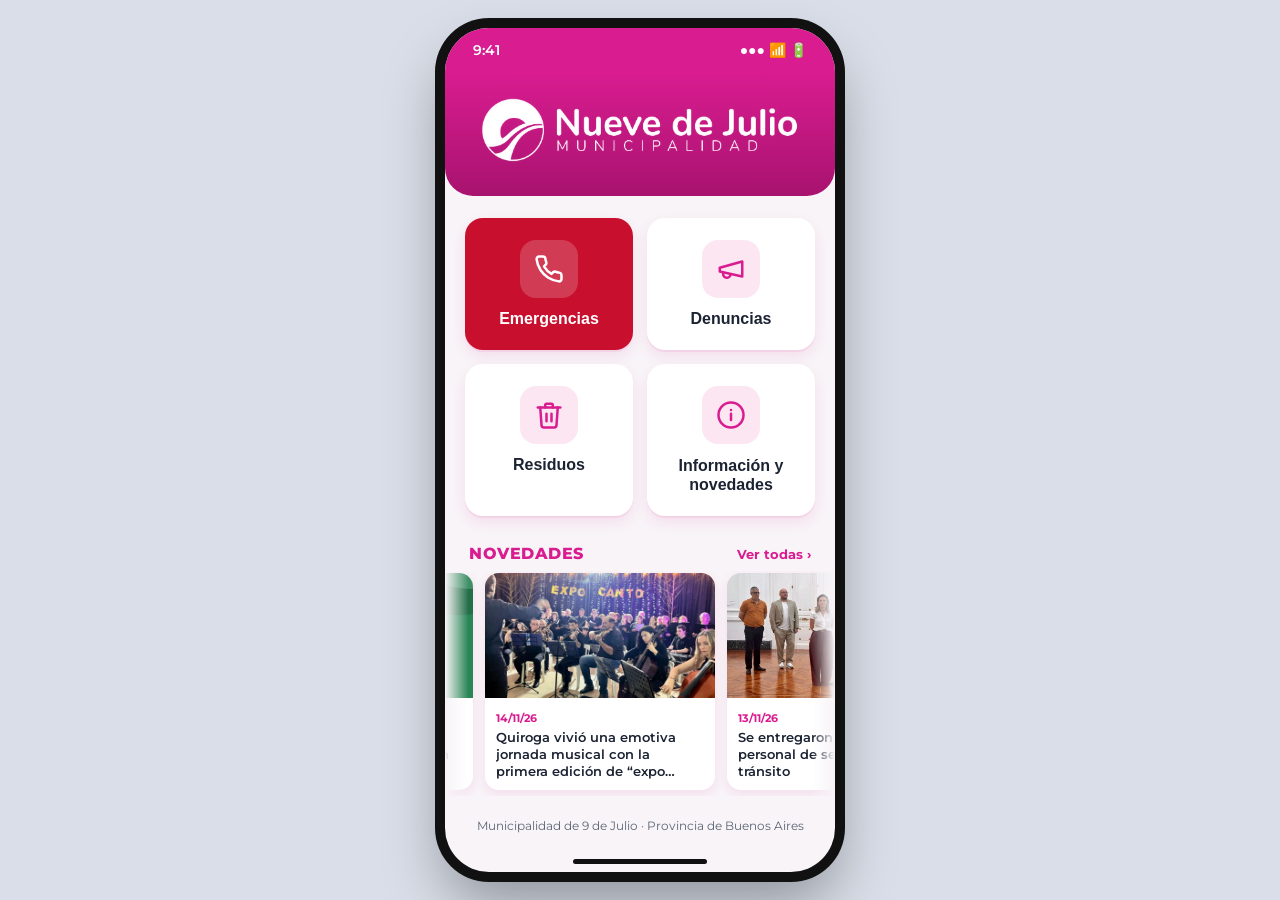
==== commit 3f7df968: "Denuncias: ubicación GPS obligatoria y foto solo con la cámara en el momento - camara.js: cámara pro" ====
--- a/app-9dejulio/index.html
+++ b/app-9dejulio/index.html
@@ -224,7 +224,17 @@
   .form-den label{font-size:13px;font-weight:700;color:var(--texto)}
   .form-den textarea,.form-den input{width:100%;border:1.5px solid #e6dde3;border-radius:12px;padding:12px;font:inherit;font-size:15px}
   .form-den textarea{min-height:110px;resize:vertical}
-  .den-gps{font-size:13px;color:var(--texto-suave);background:var(--fondo);border-radius:10px;padding:9px 12px;margin-top:-4px}
+  .den-gps{font-size:13px;color:var(--texto-suave);background:var(--fondo);border-radius:10px;padding:9px 12px}
+  .den-gps.mal{color:#c8102e;background:#fde8ec}
+  .den-bloque{display:flex;flex-direction:column;gap:6px}
+  .den-bloque>b{font-size:13px}
+  .den-nota{font-size:11.5px;color:var(--texto-suave);line-height:1.35}
+  .btn-foto{border:2px dashed var(--primario);background:var(--primario-claro);color:var(--primario);border-radius:14px;padding:16px;
+    font:inherit;font-size:15px;font-weight:800;cursor:pointer;width:100%}
+  .den-foto-prev{position:relative}
+  .den-foto-prev img{width:100%;border-radius:12px;display:block}
+  .den-foto-prev button{position:absolute;right:8px;bottom:8px;border:none;border-radius:10px;background:rgba(0,0,0,.6);color:#fff;
+    padding:8px 12px;font:inherit;font-size:13px;font-weight:700;cursor:pointer}
   .den-gps.ok{color:#15803d;background:#e3f5ea}
   .btn-prim:disabled{opacity:.6}
   .btn-prim{background:var(--primario);color:#fff;border:none;border-radius:14px;padding:15px;font-size:16px;font-weight:800;cursor:pointer;font-family:inherit}
@@ -447,17 +457,21 @@
   <!-- ================= PANTALLA DENUNCIA ================= -->
   <div class="pantalla" id="p-denuncia">
     <div class="barra">
-      <button class="volver" onclick="irA('p-inicio')" aria-label="Volver">‹</button>
+      <button class="volver" onclick="dejarDeSeguirDen();irA('p-inicio')" aria-label="Volver">‹</button>
       <h1>Nueva denuncia</h1>
     </div>
     <div class="contenido">
       <form class="form-den" id="form-den" onsubmit="event.preventDefault();enviarDenuncia()">
         <span class="den-tag" id="den-tag"></span>
         <label>¿Qué pasó?<textarea id="den-desc" placeholder="Contanos el problema con el mayor detalle posible" required></textarea></label>
-        <label>¿Dónde? <input id="den-dir" placeholder="Calle y altura, o referencia"></label>
-        <div class="den-gps" id="den-gps">📍 Buscando tu ubicación…</div>
-        <label>Foto (opcional) <input id="den-foto" type="file" accept="image/*" capture="environment"></label>
-        <button class="btn-prim" type="submit">Enviar denuncia</button>
+        <div class="den-bloque"><b>Ubicación</b>
+          <div class="den-gps" id="den-gps">📍 Tomando tu ubicación…</div>
+          <span class="den-nota">Se registra automáticamente el lugar desde donde hacés la denuncia.</span></div>
+        <label>Referencia (opcional) <input id="den-dir" placeholder="Ej: frente a la escuela, casa con portón verde"></label>
+        <div class="den-bloque"><b>Foto</b>
+          <div id="den-foto-caja"><button type="button" class="btn-foto" onclick="sacarFotoDen()">📷 Sacar foto</button></div>
+          <span class="den-nota">La foto se saca en el momento con la cámara de la app. No se pueden subir fotos de la galería.</span></div>
+        <button class="btn-prim" type="submit" id="den-enviar" disabled>Enviar denuncia</button>
         <small id="den-modo" style="color:var(--texto-suave);text-align:center"></small>
       </form>
     </div>
@@ -809,11 +823,11 @@
 function cerrarRadial(id){ document.getElementById(id).classList.remove('abierto'); }
 const TIPOS_DEN={"transito":["Tránsito","#ea580c"],"policial":["Policial","#1d4ed8"],"residuos":["Residuos","#d91c90"],
   "espacio-verde":["Espacio verde","#15803d"],"otros":["Otros","#6b7280"]};
-let denTipo=null, denPos=null;
+let denTipo=null, denPos=null, denFoto=null, denGpsWatch=null;
 const FORM_DEN_HTML = document.getElementById('form-den').innerHTML;
 function abrirDenuncia(k){
   cerrarRadial('denun');
-  denTipo=k; denPos=null;
+  denTipo=k; denPos=null; denFoto=null;
   const f=document.getElementById('form-den'); f.innerHTML=FORM_DEN_HTML;
   const [n,c]=TIPOS_DEN[k], t=document.getElementById('den-tag');
   t.textContent='Denuncia · '+n; t.style.background=c;
@@ -821,25 +835,52 @@
     ? (window.datosDenuncias.modo==='demo' ? 'Modo demo: la denuncia queda guardada en este celular.' : '')
     : 'Prototipo: el envío todavía no está conectado.';
   setTimeout(()=>irA('p-denuncia'),250);
-  if(navigator.geolocation) navigator.geolocation.getCurrentPosition(p=>{
-    denPos={lat:p.coords.latitude,lng:p.coords.longitude,precision:Math.round(p.coords.accuracy)};
-    const g=document.getElementById('den-gps'); g.textContent=`📍 Ubicación tomada (±${denPos.precision} m)`; g.classList.add('ok');
-  },()=>{ document.getElementById('den-gps').textContent='📍 No pudimos tomar tu ubicación: escribí la dirección.'; },
-  {enableHighAccuracy:true,timeout:10000});
-  else document.getElementById('den-gps').textContent='📍 Escribí la dirección.';
+  seguirUbicacionDen();
+}
+/* La ubicación es obligatoria y la toma el GPS (no se escribe a mano). Se sigue
+   actualizando mientras el formulario está abierto para quedarse con la más precisa. */
+function seguirUbicacionDen(){
+  if(denGpsWatch!=null){ navigator.geolocation.clearWatch(denGpsWatch); denGpsWatch=null; }
+  const g=()=>document.getElementById('den-gps');
+  if(!navigator.geolocation){ g().className='den-gps mal'; g().textContent='📍 Este celular no permite tomar la ubicación: no se puede enviar la denuncia.'; return; }
+  g().className='den-gps'; g().textContent='📍 Tomando tu ubicación…';
+  denGpsWatch=navigator.geolocation.watchPosition(p=>{
+    const nueva={lat:p.coords.latitude,lng:p.coords.longitude,precision:Math.round(p.coords.accuracy),hora:Date.now()};
+    if(!denPos || nueva.precision<=denPos.precision || Date.now()-denPos.hora>60000) denPos=nueva;
+    if(!g()) return;
+    g().className='den-gps ok'; g().textContent=`📍 Ubicación registrada (precisión ±${denPos.precision} m)`;
+    habilitarEnvioDen();
+  },()=>{
+    if(!g()) return;
+    g().className='den-gps mal';
+    g().innerHTML='📍 Necesitamos tu ubicación para recibir la denuncia. Activá el GPS y permití la ubicación a esta página. <a href="#" onclick="event.preventDefault();seguirUbicacionDen()" style="color:inherit;font-weight:800">Reintentar</a>';
+    habilitarEnvioDen();
+  },{enableHighAccuracy:true,maximumAge:0,timeout:20000});
+}
+function habilitarEnvioDen(){ const b=document.getElementById('den-enviar'); if(b) b.disabled=!denPos; }
+function dejarDeSeguirDen(){ if(denGpsWatch!=null){ navigator.geolocation.clearWatch(denGpsWatch); denGpsWatch=null; } }
+async function sacarFotoDen(){
+  if(!window.tomarFoto){ alertaForm('La cámara todavía no está lista. Esperá un segundo y volvé a tocar.'); return; }
+  const foto=await window.tomarFoto({ sello:()=>window.textoSello(denPos) });
+  if(!foto) return;
+  denFoto={url:foto, hora:Date.now(), ubicacion:denPos||null};
+  document.getElementById('den-foto-caja').innerHTML=`<div class="den-foto-prev"><img src="${foto}" alt="Foto de la denuncia">
+    <button type="button" onclick="sacarFotoDen()">↺ Sacar otra</button></div>`;
 }
 async function enviarDenuncia(){
   const f=document.getElementById('form-den'), b=f.querySelector('button[type=submit]');
-  const desc=document.getElementById('den-desc').value.trim(), dir=document.getElementById('den-dir').value.trim();
-  if(!denPos && !dir){ alertaForm('Necesitamos tu ubicación o una dirección.'); return; }
+  const desc=document.getElementById('den-desc').value.trim(), ref=document.getElementById('den-dir').value.trim();
+  if(!denPos){ alertaForm('Todavía no tenemos tu ubicación. Activá el GPS para poder enviar la denuncia.'); return; }
   b.disabled=true; b.textContent='Enviando…';
   let id=null;
   try{
     if(window.datosDenuncias){
-      const foto=await window.comprimirFoto(document.getElementById('den-foto').files[0]);
-      id=await window.datosDenuncias.crearDenuncia({tipo:denTipo, descripcion:desc, direccion:dir||null, ubicacion:denPos, foto:foto||null});
+      id=await window.datosDenuncias.crearDenuncia({tipo:denTipo, descripcion:desc, direccion:ref||null,
+        ubicacion:{lat:denPos.lat,lng:denPos.lng,precision:denPos.precision,hora:denPos.hora},
+        foto:denFoto?denFoto.url:null, fotoHora:denFoto?denFoto.hora:null, fotoEnVivo:!!denFoto});
     }
   }catch(e){ b.disabled=false; b.textContent='Enviar denuncia'; alertaForm('No se pudo enviar. Revisá tu conexión e intentá de nuevo.'); console.error(e); return; }
+  dejarDeSeguirDen();
   f.innerHTML=`<div style="text-align:center;padding:30px 10px"><div style="font-size:46px">✅</div>
     <h2 style="margin:10px 0 6px">¡Denuncia enviada!</h2>
     ${id?`<p style="color:var(--texto-suave)">Número de denuncia</p><p style="font-size:22px;font-weight:800;color:var(--primario);letter-spacing:1px">${id.slice(-6).toUpperCase()}</p>
@@ -1082,6 +1123,8 @@
 </script>
 <script type="module">
   try{
+    const cam = await import('./camara.js');
+    window.tomarFoto = cam.tomarFoto; window.textoSello = cam.textoSello;
     const m = await import('./datos.js');
     window.datosDenuncias = m.datos; window.comprimirFoto = m.comprimirFoto;
   }catch(e){ console.warn('Envío de denuncias no disponible', e); }
